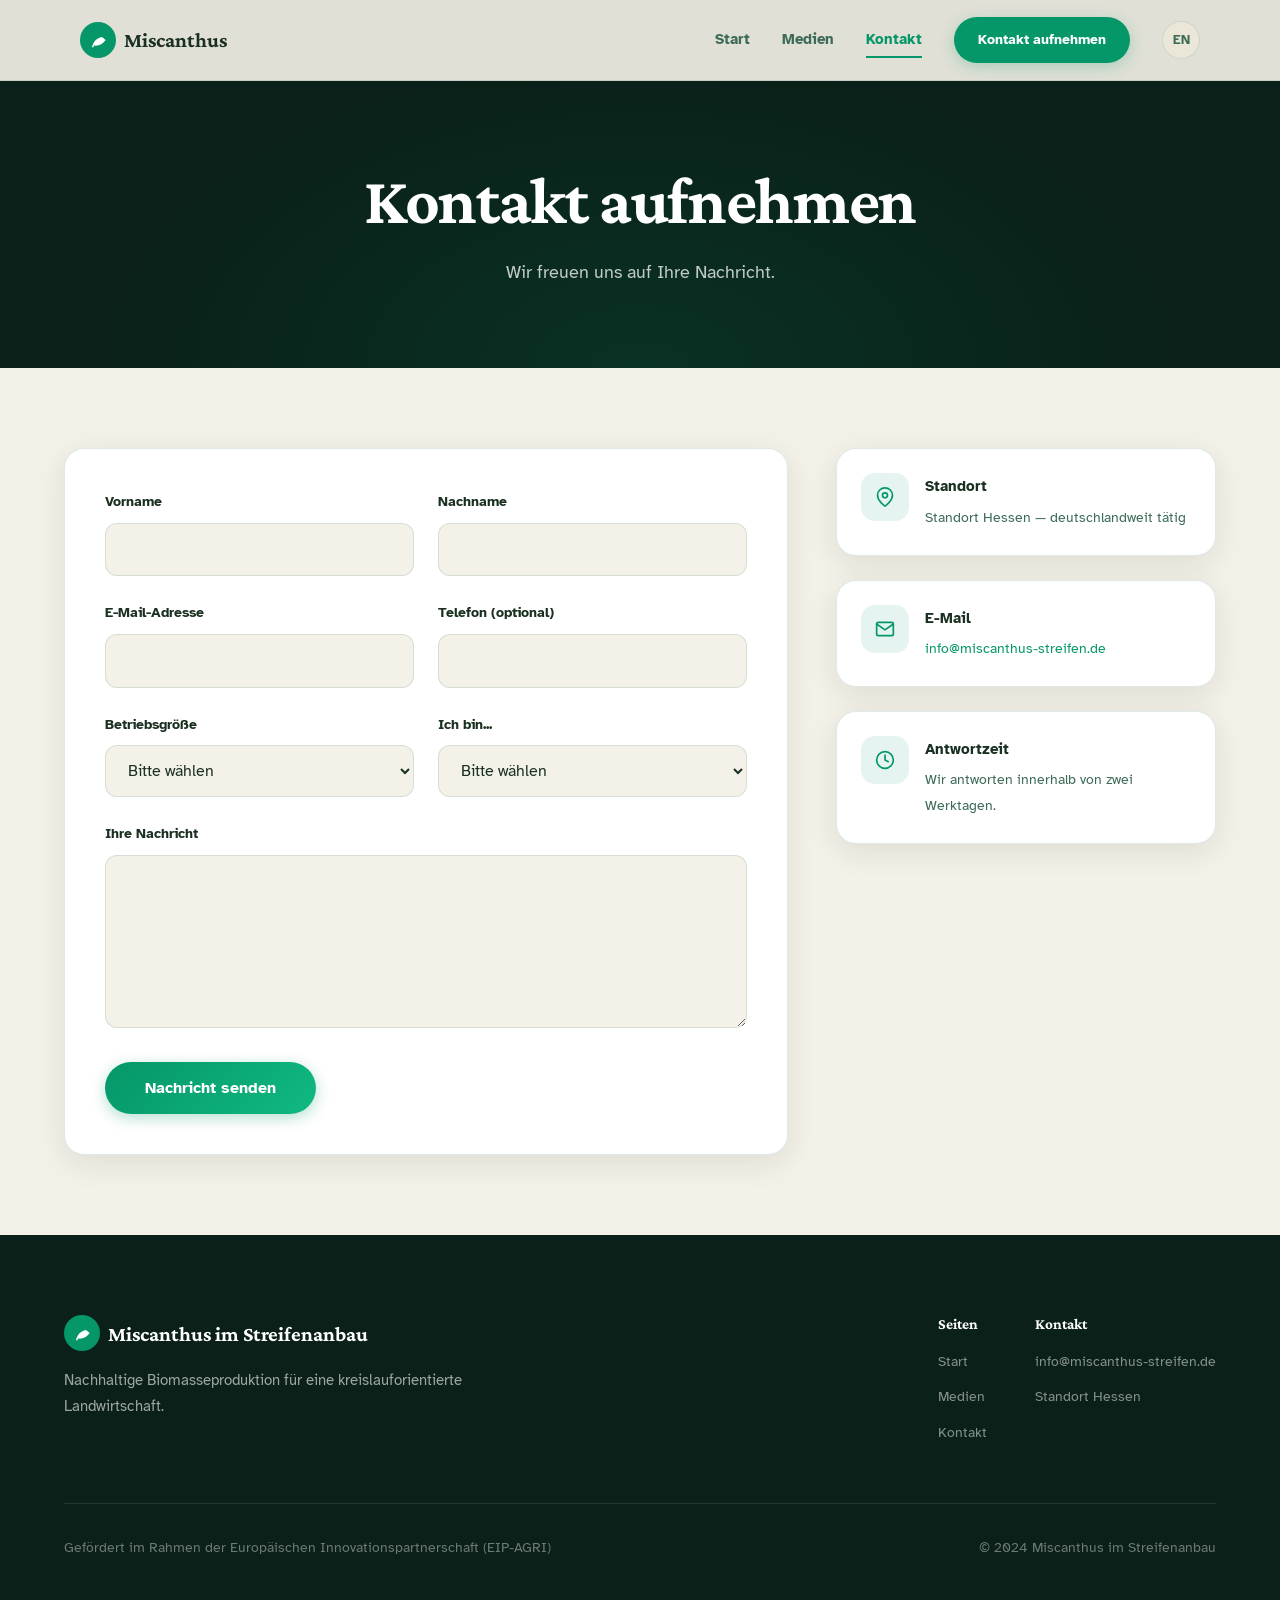
==== contact.html @ c893926c "Fix mobile: match browser chrome to hero, safe-area support, dvh - html background set to hero sky c" ====
<!DOCTYPE html>
<html lang="de">
<head>
  <meta charset="UTF-8">
  <meta name="viewport" content="width=device-width, initial-scale=1.0, viewport-fit=cover">
  <meta name="theme-color" content="#0a2018">
  <title>Kontakt - Miscanthus im Streifenanbau</title>
  <meta name="description" content="Kontaktieren Sie das Miscanthus-Forschungsteam in Hessen.">
  <link rel="preconnect" href="https://fonts.googleapis.com">
  <link rel="preconnect" href="https://fonts.gstatic.com" crossorigin>
  <link href="https://fonts.googleapis.com/css2?family=Crimson+Pro:ital,wght@0,400;0,600;0,700;1,400&family=Atkinson+Hyperlegible:wght@400;700&display=swap" rel="stylesheet">
  <link rel="stylesheet" href="css/style.css">
</head>
<body>

  <!-- ── Navigation ──────────────────────────────────────── -->
  <nav class="navbar" id="navbar">
    <div class="navbar__inner">
      <a href="index.html" class="navbar__logo">
        <span class="navbar__logo-icon"><svg width="18" height="18" viewBox="0 0 24 24" fill="currentColor"><path d="M17 8C8 10 5.9 16.17 3.82 21.34l1.89.66.95-2.71c.79.14 1.61.21 2.44.21 5.05 0 9.77-2.54 12.6-6.7l.34-.5-.34-.5C20.38 10.18 18.77 8.83 17 8z"/></svg></span>
        Miscanthus
      </a>
      <div class="navbar__links" id="navLinks">
        <a href="index.html" class="navbar__link"
           data-de="Start" data-en="Home">Start</a>
        <a href="gallery.html" class="navbar__link"
           data-de="Medien" data-en="Media">Medien</a>
        <a href="contact.html" class="navbar__link navbar__link--active"
           data-de="Kontakt" data-en="Contact">Kontakt</a>
        <a href="contact.html" class="navbar__cta"
           data-de="Kontakt aufnehmen" data-en="Get in Touch">Kontakt aufnehmen</a>
        <button class="lang-toggle" id="langToggle" aria-label="Toggle language">EN</button>
      </div>
      <button class="navbar__hamburger" id="hamburger" aria-label="Menu">
        <span></span><span></span><span></span>
      </button>
    </div>
  </nav>

  <!-- ── Page Hero ───────────────────────────────────────── -->
  <section class="page-hero">
    <div class="container">
      <h1 data-de="Kontakt aufnehmen" data-en="Get in Touch">Kontakt aufnehmen</h1>
      <p data-de="Wir freuen uns auf Ihre Nachricht." data-en="We look forward to hearing from you.">Wir freuen uns auf Ihre Nachricht.</p>
    </div>
  </section>


  <!-- ── Contact Section ─────────────────────────────────── -->
  <section class="section">
    <div class="container">
      <div class="contact-grid">
        <!-- Form -->
        <div class="contact-form-card">
        <form id="contactForm" novalidate>
          <div class="form-row">
            <div class="form-group">
              <label class="form-label" for="firstName"
                     data-de="Vorname" data-en="First name">Vorname</label>
              <input class="form-input" type="text" id="firstName" name="firstName" required>
            </div>
            <div class="form-group">
              <label class="form-label" for="lastName"
                     data-de="Nachname" data-en="Last name">Nachname</label>
              <input class="form-input" type="text" id="lastName" name="lastName" required>
            </div>
          </div>

          <div class="form-row">
            <div class="form-group">
              <label class="form-label" for="email"
                     data-de="E-Mail-Adresse" data-en="Email address">E-Mail-Adresse</label>
              <input class="form-input" type="email" id="email" name="email" required>
            </div>
            <div class="form-group">
              <label class="form-label" for="phone"
                     data-de="Telefon (optional)" data-en="Phone (optional)">Telefon (optional)</label>
              <input class="form-input" type="tel" id="phone" name="phone">
            </div>
          </div>

          <div class="form-row">
            <div class="form-group">
              <label class="form-label" for="farmSize"
                     data-de="Betriebsgröße" data-en="Farm size">Betriebsgröße</label>
              <select class="form-select" id="farmSize" name="farmSize">
                <option value="" data-de="Bitte wählen" data-en="Please select">Bitte wählen</option>
                <option value="under50" data-de="Unter 50 ha" data-en="Under 50 ha">Unter 50 ha</option>
                <option value="50-150" data-de="50–150 ha" data-en="50–150 ha">50–150 ha</option>
                <option value="150-500" data-de="150–500 ha" data-en="150–500 ha">150–500 ha</option>
                <option value="over500" data-de="Über 500 ha" data-en="Over 500 ha">Über 500 ha</option>
              </select>
            </div>
            <div class="form-group">
              <label class="form-label" for="role"
                     data-de="Ich bin..." data-en="I am...">Ich bin...</label>
              <select class="form-select" id="role" name="role">
                <option value="" data-de="Bitte wählen" data-en="Please select">Bitte wählen</option>
                <option value="farmer" data-de="Landwirt" data-en="Farmer">Landwirt</option>
                <option value="researcher" data-de="Forscher" data-en="Researcher">Forscher</option>
                <option value="press" data-de="Presse" data-en="Press">Presse</option>
                <option value="buyer" data-de="Biomasseabnehmer" data-en="Biomass buyer">Biomasseabnehmer</option>
                <option value="other" data-de="Sonstiges" data-en="Other">Sonstiges</option>
              </select>
            </div>
          </div>

          <div class="form-group">
            <label class="form-label" for="message"
                   data-de="Ihre Nachricht" data-en="Your message">Ihre Nachricht</label>
            <textarea class="form-textarea" id="message" name="message" rows="6" required></textarea>
          </div>

          <button type="submit" class="btn btn--primary"
                  data-de="Nachricht senden" data-en="Send Message">Nachricht senden</button>

          <div class="admin-success" id="formSuccess"
               data-de="Vielen Dank! Ihre Nachricht wurde gesendet."
               data-en="Thank you! Your message has been sent.">Vielen Dank! Ihre Nachricht wurde gesendet.</div>
        </form>
        </div>

        <!-- Contact Info Sidebar -->
        <div class="contact-info">
          <div class="contact-info-card">
            <div class="contact-info-card__icon"><svg width="20" height="20" viewBox="0 0 24 24" fill="none" stroke="currentColor" stroke-width="2" stroke-linecap="round" stroke-linejoin="round"><path d="M21 10c0 7-9 13-9 13s-9-6-9-13a9 9 0 0 1 18 0z"/><circle cx="12" cy="10" r="3"/></svg></div>
            <div>
              <div class="contact-info-card__title"
                   data-de="Standort" data-en="Location">Standort</div>
              <div class="contact-info-card__text"
                   data-de="Standort Hessen &mdash; deutschlandweit tätig"
                   data-en="Based in Hesse &mdash; operating across Germany">Standort Hessen &mdash; deutschlandweit tätig</div>
            </div>
          </div>
          <div class="contact-info-card">
            <div class="contact-info-card__icon"><svg width="20" height="20" viewBox="0 0 24 24" fill="none" stroke="currentColor" stroke-width="2" stroke-linecap="round" stroke-linejoin="round"><path d="M4 4h16c1.1 0 2 .9 2 2v12c0 1.1-.9 2-2 2H4c-1.1 0-2-.9-2-2V6c0-1.1.9-2 2-2z"/><polyline points="22,6 12,13 2,6"/></svg></div>
            <div>
              <div class="contact-info-card__title">E-Mail</div>
              <div class="contact-info-card__text">
                <a href="mailto:info@miscanthus-streifen.de">info@miscanthus-streifen.de</a>
              </div>
            </div>
          </div>
          <div class="contact-info-card">
            <div class="contact-info-card__icon"><svg width="20" height="20" viewBox="0 0 24 24" fill="none" stroke="currentColor" stroke-width="2" stroke-linecap="round" stroke-linejoin="round"><circle cx="12" cy="12" r="10"/><polyline points="12 6 12 12 16 14"/></svg></div>
            <div>
              <div class="contact-info-card__title"
                   data-de="Antwortzeit" data-en="Response Time">Antwortzeit</div>
              <div class="contact-info-card__text"
                   data-de="Wir antworten innerhalb von zwei Werktagen."
                   data-en="We respond within two working days.">Wir antworten innerhalb von zwei Werktagen.</div>
            </div>
          </div>
        </div>
      </div>
    </div>
  </section>


  <!-- ── Footer ──────────────────────────────────────────── -->
  <footer class="footer">
    <div class="footer__inner">
      <div class="footer__top">
        <div class="footer__brand">
          <div class="footer__logo">
            <span class="navbar__logo-icon"><svg width="18" height="18" viewBox="0 0 24 24" fill="currentColor"><path d="M17 8C8 10 5.9 16.17 3.82 21.34l1.89.66.95-2.71c.79.14 1.61.21 2.44.21 5.05 0 9.77-2.54 12.6-6.7l.34-.5-.34-.5C20.38 10.18 18.77 8.83 17 8z"/></svg></span>
            Miscanthus im Streifenanbau
          </div>
          <p class="footer__tagline"
             data-de="Nachhaltige Biomasseproduktion für eine kreislauforientierte Landwirtschaft."
             data-en="Sustainable biomass production for a circular economy in agriculture.">Nachhaltige Biomasseproduktion für eine kreislauforientierte Landwirtschaft.</p>
        </div>
        <div class="footer__nav">
          <div class="footer__nav-group">
            <h4 data-de="Seiten" data-en="Pages">Seiten</h4>
            <a href="index.html" data-de="Start" data-en="Home">Start</a>
            <a href="gallery.html" data-de="Medien" data-en="Media">Medien</a>
            <a href="contact.html" data-de="Kontakt" data-en="Contact">Kontakt</a>
          </div>
          <div class="footer__nav-group">
            <h4 data-de="Kontakt" data-en="Contact">Kontakt</h4>
            <a href="mailto:info@miscanthus-streifen.de">info@miscanthus-streifen.de</a>
            <span style="display:block;font-size:0.9rem;color:rgba(255,255,255,0.5);"
                  data-de="Standort Hessen" data-en="Based in Hesse">Standort Hessen</span>
          </div>
        </div>
      </div>
      <div class="footer__bottom">
        <span data-de="Gefördert im Rahmen der Europäischen Innovationspartnerschaft (EIP-AGRI)"
              data-en="Supported under the European Innovation Partnership (EIP-AGRI)">Gefördert im Rahmen der Europäischen Innovationspartnerschaft (EIP-AGRI)</span>
        <span>&copy; 2024 Miscanthus im Streifenanbau</span>
      </div>
    </div>
  </footer>

  <script src="js/main.js"></script>
</body>
</html>
---- css/style.css ----
/* ============================================================
   MISCANTHUS IM STREIFENANBAU — Global Styles
   Light Organic Biophilic Theme — Visual Overhaul
   ============================================================ */

/* ── CSS Variables ─────────────────────────────────────────── */
:root {
  --bg: #f4f1e8;
  --bg-alt: #ebe7d8;
  --card: #ffffff;
  --text: #1a3020;
  --text-muted: #3d6b57;
  --text-dim: #7a9a84;
  --primary: #059669;
  --secondary: #10b981;
  --gold: #a07820;
  --gold-light: #c9a84c;
  --border: rgba(6, 78, 59, 0.12);
  --hero-bg: #0a2018;
  --radius: 20px;
  --radius-sm: 12px;
  --shadow: 0 4px 24px rgba(26, 48, 32, 0.08);
  --shadow-card: 0 8px 30px rgba(26, 48, 32, 0.10);
  --shadow-hover: 0 20px 50px rgba(26, 48, 32, 0.16);
  --shadow-lg: 0 12px 40px rgba(26, 48, 32, 0.12);
  --glow-primary: 0 0 30px rgba(5, 150, 105, 0.4);
  --gradient-primary: linear-gradient(135deg, #059669, #10b981);
  --gradient-gold: linear-gradient(135deg, #a07820, #c9a84c);
  --font-heading: 'Crimson Pro', Georgia, serif;
  --font-body: 'Atkinson Hyperlegible', system-ui, sans-serif;
  --max-width: 1200px;
  --transition: 0.3s ease;
}

/* ── Reset & Base ──────────────────────────────────────────── */
*,
*::before,
*::after {
  margin: 0;
  padding: 0;
  box-sizing: border-box;
}

html {
  scroll-behavior: smooth;
  -webkit-text-size-adjust: 100%;
  background: #1a3a5c;
}

body {
  font-family: var(--font-body);
  font-size: 1rem;
  line-height: 1.8;
  color: var(--text);
  background: var(--bg);
  overflow-x: hidden;
  font-feature-settings: 'liga' 1, 'kern' 1;
}

img {
  max-width: 100%;
  height: auto;
  display: block;
}

a {
  color: var(--primary);
  text-decoration: none;
  transition: color var(--transition);
}

a:hover {
  color: var(--secondary);
}

h1, h2, h3, h4, h5, h6 {
  font-family: var(--font-heading);
  font-weight: 700;
  line-height: 1.2;
  color: var(--text);
}

h1 {
  font-size: clamp(2.8rem, 6vw, 4.2rem);
  letter-spacing: -0.02em;
}

h2 {
  font-size: clamp(2rem, 4.5vw, 3rem);
  letter-spacing: -0.01em;
}

h3 {
  font-size: clamp(1.3rem, 2.5vw, 1.6rem);
}

p {
  max-width: 65ch;
}

ul, ol {
  list-style: none;
}

button {
  font-family: inherit;
  cursor: pointer;
  border: none;
  background: none;
}

/* ── Utility ───────────────────────────────────────────────── */
.container {
  width: 100%;
  max-width: var(--max-width);
  margin: 0 auto;
  padding: 0 1.5rem;
}

.section {
  padding: 5rem 0;
}

.section--alt {
  background: var(--bg-alt);
}

.section__label {
  display: inline-block;
  font-family: var(--font-body);
  font-size: 0.8rem;
  font-weight: 700;
  letter-spacing: 0.12em;
  text-transform: uppercase;
  color: var(--gold);
  background: rgba(160, 120, 32, 0.08);
  padding: 0.4rem 1.2rem;
  border-radius: 50px;
  margin-bottom: 0.75rem;
}

.section__heading {
  margin-bottom: 1.5rem;
}

.section__text {
  color: var(--text-muted);
  margin-bottom: 2rem;
}

.text-center {
  text-align: center;
}

.mx-auto {
  margin-left: auto;
  margin-right: auto;
}


/* ── Scroll Reveal ─────────────────────────────────────────── */
.reveal {
  opacity: 0;
  transform: translateY(30px) scale(0.98);
  transition: opacity 0.7s ease, transform 0.7s ease;
}

.reveal.revealed {
  opacity: 1;
  transform: translateY(0) scale(1);
}

.reveal[data-delay="1"] { transition-delay: 0.1s; }
.reveal[data-delay="2"] { transition-delay: 0.2s; }
.reveal[data-delay="3"] { transition-delay: 0.3s; }

/* ── Navigation ────────────────────────────────────────────── */
.navbar {
  position: fixed;
  top: 0;
  left: 0;
  right: 0;
  z-index: 1000;
  background: rgba(244, 241, 232, 0.92);
  backdrop-filter: blur(12px);
  -webkit-backdrop-filter: blur(12px);
  border-bottom: 1px solid var(--border);
  transition: background 0.4s ease, box-shadow 0.4s ease, border-color 0.4s ease;
  padding-top: env(safe-area-inset-top, 0px);
}

.navbar.scrolled {
  box-shadow: 0 2px 20px rgba(26, 48, 32, 0.08);
}

.navbar--on-hero {
  background: rgba(26, 58, 92, 0.3);
  border-bottom-color: transparent;
  backdrop-filter: blur(8px);
  -webkit-backdrop-filter: blur(8px);
}

.navbar--on-hero.scrolled {
  background: rgba(244, 241, 232, 0.92);
  backdrop-filter: blur(12px);
  -webkit-backdrop-filter: blur(12px);
  border-bottom-color: var(--border);
}

.navbar__inner {
  display: flex;
  align-items: center;
  justify-content: space-between;
  height: 80px;
  max-width: var(--max-width);
  margin: 0 auto;
  padding: 0 2.5rem;
}

.navbar__logo {
  font-family: var(--font-heading);
  font-size: 1.3rem;
  font-weight: 700;
  color: var(--text);
  display: flex;
  align-items: center;
  gap: 0.5rem;
  transition: color 0.4s ease;
}

.navbar--on-hero:not(.scrolled) .navbar__logo {
  color: rgba(255, 255, 255, 0.95);
}

.navbar__logo-icon {
  width: 36px;
  height: 36px;
  background: var(--primary);
  border-radius: 50%;
  display: flex;
  align-items: center;
  justify-content: center;
  color: #fff;
  font-size: 1rem;
  transition: background var(--transition);
}

.navbar__links {
  display: flex;
  align-items: center;
  gap: 2rem;
}

.navbar__link {
  font-size: 0.95rem;
  font-weight: 700;
  color: var(--text-muted);
  transition: color 0.4s ease;
  position: relative;
}

.navbar--on-hero:not(.scrolled) .navbar__link {
  color: rgba(255, 255, 255, 0.8);
}

.navbar--on-hero:not(.scrolled) .navbar__link:hover,
.navbar--on-hero:not(.scrolled) .navbar__link--active {
  color: #fff;
}

.navbar__link::after {
  content: '';
  position: absolute;
  bottom: -4px;
  left: 0;
  width: 0;
  height: 2px;
  background: var(--primary);
  transition: width var(--transition);
}

.navbar--on-hero:not(.scrolled) .navbar__link::after {
  background: var(--secondary);
}

.navbar__link:hover,
.navbar__link--active {
  color: var(--primary);
}

.navbar__link:hover::after,
.navbar__link--active::after {
  width: 100%;
}

.navbar__cta {
  display: inline-flex;
  align-items: center;
  gap: 0.4rem;
  background: var(--primary);
  color: #fff;
  font-size: 0.9rem;
  font-weight: 700;
  padding: 0.65rem 1.5rem;
  border-radius: 50px;
  box-shadow: 0 4px 15px rgba(5, 150, 105, 0.25);
  transition: all var(--transition);
}

.navbar__cta:hover {
  background: var(--secondary);
  color: #fff;
  transform: translateY(-1px);
  box-shadow: 0 6px 20px rgba(5, 150, 105, 0.35);
}

.lang-toggle {
  display: inline-flex;
  align-items: center;
  justify-content: center;
  width: 38px;
  height: 38px;
  border-radius: 50%;
  background: var(--bg-alt);
  border: 1px solid var(--border);
  font-size: 0.8rem;
  font-weight: 700;
  color: var(--text-muted);
  transition: all 0.4s ease;
}

.navbar--on-hero:not(.scrolled) .lang-toggle {
  background: rgba(255, 255, 255, 0.1);
  border-color: rgba(255, 255, 255, 0.2);
  color: rgba(255, 255, 255, 0.85);
}

.lang-toggle:hover {
  background: var(--primary);
  color: #fff;
  border-color: var(--primary);
}

/* Mobile menu toggle */
.navbar__hamburger {
  display: none;
  flex-direction: column;
  gap: 5px;
  width: 28px;
  cursor: pointer;
  background: none;
  border: none;
  padding: 4px 0;
}

.navbar__hamburger span {
  display: block;
  height: 2px;
  background: var(--text);
  border-radius: 2px;
  transition: all var(--transition);
}

.navbar--on-hero:not(.scrolled) .navbar__hamburger span {
  background: #fff;
}

.navbar__hamburger.active span:nth-child(1) {
  transform: rotate(45deg) translate(5px, 5px);
}

.navbar__hamburger.active span:nth-child(2) {
  opacity: 0;
}

.navbar__hamburger.active span:nth-child(3) {
  transform: rotate(-45deg) translate(5px, -5px);
}

/* ── Hero ──────────────────────────────────────────────────── */
.hero {
  position: relative;
  min-height: 100vh;
  min-height: 100dvh;
  display: flex;
  align-items: center;
  justify-content: center;
  background: #1a3a5c;
  color: #fff;
  text-align: center;
  padding-top: 80px;
  padding-top: calc(80px + env(safe-area-inset-top, 0px));
  overflow: hidden;
}

.hero__canvas {
  position: absolute;
  top: 0;
  left: 0;
  width: 100%;
  height: 100%;
  pointer-events: none;
  z-index: 1;
}

.hero__overlay {
  position: absolute;
  top: 0;
  left: 0;
  width: 100%;
  height: 100%;
  background: transparent;
  z-index: 2;
  pointer-events: none;
}

.hero__content {
  position: relative;
  z-index: 3;
  max-width: 850px;
  padding: 2rem 1.5rem;
}

.hero__label {
  display: inline-block;
  font-size: 0.85rem;
  font-weight: 700;
  letter-spacing: 0.15em;
  text-transform: uppercase;
  color: var(--secondary);
  background: rgba(16, 185, 129, 0.12);
  margin-bottom: 1.5rem;
  padding: 0.5rem 1.2rem;
  border: 1px solid rgba(16, 185, 129, 0.3);
  border-radius: 50px;
}

.hero h1 {
  color: #fff;
  margin-bottom: 1.25rem;
  font-size: clamp(3rem, 7vw, 5rem);
  text-shadow: 0 2px 30px rgba(0, 30, 60, 0.4), 0 1px 3px rgba(0, 0, 0, 0.2);
}

.hero__subtitle {
  font-size: clamp(1.05rem, 2vw, 1.25rem);
  color: rgba(255, 255, 255, 0.92);
  line-height: 1.7;
  max-width: 650px;
  margin: 0 auto 2.5rem;
  text-shadow: 0 1px 15px rgba(0, 30, 60, 0.3);
}

.hero__buttons {
  display: flex;
  gap: 1rem;
  justify-content: center;
  flex-wrap: wrap;
}

/* ── Buttons ───────────────────────────────────────────────── */
.btn {
  display: inline-flex;
  align-items: center;
  gap: 0.5rem;
  font-family: var(--font-body);
  font-size: 1rem;
  font-weight: 700;
  padding: 1rem 2.5rem;
  border-radius: 50px;
  transition: all var(--transition);
  cursor: pointer;
  border: none;
}

.btn--primary {
  background: var(--gradient-primary);
  color: #fff;
  box-shadow: 0 4px 15px rgba(5, 150, 105, 0.3);
}

.btn--primary:hover {
  color: #fff;
  transform: translateY(-2px) scale(1.02);
  box-shadow: 0 8px 30px rgba(5, 150, 105, 0.45);
}

.btn--outline {
  background: rgba(255, 255, 255, 0.06);
  color: #fff;
  border: 2px solid rgba(255, 255, 255, 0.5);
  backdrop-filter: blur(8px);
}

.btn--outline:hover {
  background: rgba(255, 255, 255, 0.12);
  border-color: rgba(255, 255, 255, 0.8);
  color: #fff;
  transform: translateY(-2px);
}

.btn--outline-dark {
  background: transparent;
  color: var(--primary);
  border: 2px solid var(--border);
}

.btn--outline-dark:hover {
  border-color: var(--primary);
  background: rgba(5, 150, 105, 0.05);
  transform: translateY(-2px);
}
/* ── Cards ─────────────────────────────────────────────────── */
.card {
  background: var(--card);
  border-radius: var(--radius);
  border: 1px solid var(--border);
  border-top: 3px solid var(--primary);
  padding: 2.25rem 2rem;
  box-shadow: var(--shadow-card);
  transition: transform var(--transition), box-shadow var(--transition);
}

.card:hover {
  transform: translateY(-6px);
  box-shadow: var(--shadow-hover);
}

.card__icon {
  width: 64px;
  height: 64px;
  border-radius: 16px;
  background: rgba(5, 150, 105, 0.12);
  border: 1px solid rgba(5, 150, 105, 0.15);
  display: flex;
  align-items: center;
  justify-content: center;
  font-size: 1.5rem;
  margin-bottom: 1.25rem;
  color: var(--primary);
}

.card__title {
  font-size: 1.25rem;
  margin-bottom: 0.75rem;
}

.card__text {
  color: var(--text-muted);
  font-size: 0.95rem;
}

/* ── Grid Layouts ──────────────────────────────────────────── */
.grid-3 {
  display: grid;
  grid-template-columns: repeat(3, 1fr);
  gap: 1.5rem;
}

.grid-2 {
  display: grid;
  grid-template-columns: repeat(2, 1fr);
  gap: 1.5rem;
}

/* ── Goals ──────────────────────────────────────────────────── */
.goals-grid {
  display: grid;
  grid-template-columns: repeat(2, 1fr);
  gap: 1.5rem;
}

.goal-card {
  background: var(--card);
  border-radius: var(--radius);
  border: 1px solid var(--border);
  border-left: 4px solid var(--primary);
  padding: 2rem;
  display: flex;
  gap: 1.25rem;
  box-shadow: var(--shadow-card);
  transition: transform var(--transition), box-shadow var(--transition);
}

.goal-card:hover {
  transform: translateY(-4px);
  box-shadow: var(--shadow-hover);
}

.goal-card__number {
  flex-shrink: 0;
  width: 48px;
  height: 48px;
  border-radius: 14px;
  background: var(--gradient-primary);
  display: flex;
  align-items: center;
  justify-content: center;
  font-family: var(--font-heading);
  font-size: 1.2rem;
  font-weight: 700;
  color: #fff;
  box-shadow: 0 4px 12px rgba(5, 150, 105, 0.25);
}

.goal-card__text {
  color: var(--text-muted);
  font-size: 0.95rem;
}

/* ── Steps / How It Works ──────────────────────────────────── */
.steps {
  display: grid;
  grid-template-columns: repeat(3, 1fr);
  gap: 2rem;
  position: relative;
}

.steps::before {
  content: '';
  position: absolute;
  top: 36px;
  left: calc(16.666% + 36px);
  right: calc(16.666% + 36px);
  height: 2px;
  background: var(--border);
  z-index: 0;
}

.step {
  text-align: center;
  position: relative;
}

.step__number {
  width: 72px;
  height: 72px;
  border-radius: 50%;
  background: var(--gradient-primary);
  color: #fff;
  font-family: var(--font-heading);
  font-size: 1.6rem;
  font-weight: 700;
  display: flex;
  align-items: center;
  justify-content: center;
  margin: 0 auto 1.25rem;
  box-shadow: 0 4px 20px rgba(5, 150, 105, 0.3);
  position: relative;
  z-index: 1;
}

.step__title {
  margin-bottom: 0.75rem;
}

.step__text {
  color: var(--text-muted);
  font-size: 0.95rem;
  margin: 0 auto;
}

/* ── Stats ─────────────────────────────────────────────────── */
.stats {
  display: grid;
  grid-template-columns: repeat(4, 1fr);
  gap: 1.5rem;
  padding: 3rem 0;
}

.stat {
  text-align: center;
}

.stat__number {
  font-family: var(--font-heading);
  font-size: clamp(2.5rem, 5vw, 3.8rem);
  font-weight: 700;
  color: var(--primary);
  line-height: 1;
  margin-bottom: 0.5rem;
}

.stat__number::after {
  content: '';
  display: block;
  width: 40px;
  height: 3px;
  background: var(--gradient-gold);
  border-radius: 2px;
  margin: 0.5rem auto 0;
}

.stat__label {
  font-size: 0.9rem;
  color: var(--text-muted);
}

/* ── Page Hero (subpages) ──────────────────────────────────── */
.page-hero {
  background: var(--hero-bg);
  color: #fff;
  padding: 10rem 0 5rem;
  text-align: center;
  position: relative;
  overflow: hidden;
}

.page-hero::before {
  content: '';
  position: absolute;
  inset: 0;
  background: radial-gradient(ellipse at 50% 100%, rgba(5, 150, 105, 0.15) 0%, transparent 60%);
  pointer-events: none;
}

.page-hero h1 {
  color: #fff;
  margin-bottom: 1rem;
  position: relative;
}

.page-hero p {
  color: rgba(255, 255, 255, 0.75);
  font-size: 1.1rem;
  max-width: 600px;
  margin: 0 auto;
  position: relative;
}

/* ── Tabs ──────────────────────────────────────────────────── */
.tab-bar {
  display: flex;
  gap: 0.5rem;
  justify-content: center;
  padding: 2rem 0;
  flex-wrap: wrap;
}

.tab-btn {
  font-size: 0.95rem;
  font-weight: 700;
  padding: 0.65rem 1.5rem;
  border-radius: 50px;
  background: var(--card);
  border: 1px solid var(--border);
  color: var(--text-muted);
  transition: all var(--transition);
  box-shadow: 0 2px 8px rgba(26, 48, 32, 0.06);
}

.tab-btn:hover {
  border-color: var(--primary);
  color: var(--primary);
}

.tab-btn.active {
  background: var(--gradient-primary);
  color: #fff;
  border-color: var(--primary);
  box-shadow: 0 4px 15px rgba(5, 150, 105, 0.25);
}

.tab-content {
  display: none;
}

.tab-content.active {
  display: block;
}

/* ── Gallery ───────────────────────────────────────────────── */
.filter-bar {
  display: flex;
  gap: 0.5rem;
  justify-content: center;
  flex-wrap: wrap;
  margin-bottom: 2rem;
}

.filter-btn {
  font-size: 0.85rem;
  font-weight: 700;
  padding: 0.5rem 1.2rem;
  border-radius: 50px;
  background: var(--card);
  border: 1px solid var(--border);
  color: var(--text-muted);
  transition: all var(--transition);
}

.filter-btn:hover {
  border-color: var(--primary);
  color: var(--primary);
}

.filter-btn.active {
  background: var(--gradient-primary);
  color: #fff;
  border-color: var(--primary);
}

.gallery-grid {
  display: grid;
  grid-template-columns: repeat(3, 1fr);
  gap: 1.5rem;
}

.gallery-item {
  position: relative;
  border-radius: var(--radius);
  overflow: hidden;
  aspect-ratio: 4/3;
  background: var(--bg-alt);
  cursor: pointer;
  transition: transform var(--transition), box-shadow var(--transition);
  box-shadow: var(--shadow-card);
}

.gallery-item:hover {
  transform: scale(1.03);
  box-shadow: var(--shadow-hover);
}

.gallery-item img {
  width: 100%;
  height: 100%;
  object-fit: cover;
}

.gallery-item__overlay {
  position: absolute;
  bottom: 0;
  left: 0;
  right: 0;
  padding: 1.5rem;
  background: linear-gradient(to top, rgba(10, 32, 24, 0.85), transparent);
  color: #fff;
  opacity: 0;
  transition: opacity var(--transition);
}

.gallery-item:hover .gallery-item__overlay {
  opacity: 1;
}

.gallery-item__caption {
  font-size: 0.9rem;
  font-weight: 700;
}

.gallery-item__tag {
  font-size: 0.75rem;
  text-transform: uppercase;
  letter-spacing: 0.08em;
  color: var(--secondary);
  margin-top: 0.25rem;
}

/* Gallery placeholder */
.gallery-placeholder {
  display: flex;
  align-items: center;
  justify-content: center;
  flex-direction: column;
  height: 100%;
  color: var(--text-dim);
  font-size: 0.9rem;
  background: linear-gradient(135deg, rgba(5, 150, 105, 0.06), rgba(160, 120, 32, 0.06));
  gap: 0.75rem;
}

.gallery-placeholder__icon {
  width: 56px;
  height: 56px;
  background: rgba(5, 150, 105, 0.1);
  border-radius: 50%;
  display: flex;
  align-items: center;
  justify-content: center;
  color: var(--primary);
  opacity: 0.7;
}

/* ── Lightbox ──────────────────────────────────────────────── */
.lightbox {
  display: none;
  position: fixed;
  top: 0;
  left: 0;
  width: 100%;
  height: 100%;
  background: rgba(10, 32, 24, 0.95);
  z-index: 2000;
  align-items: center;
  justify-content: center;
  padding: 2rem;
}

.lightbox.active {
  display: flex;
}

.lightbox__img {
  max-width: 90%;
  max-height: 85vh;
  border-radius: var(--radius);
  object-fit: contain;
}

.lightbox__caption {
  position: absolute;
  bottom: 2rem;
  left: 50%;
  transform: translateX(-50%);
  color: rgba(255, 255, 255, 0.8);
  font-size: 1rem;
  text-align: center;
}

.lightbox__close {
  position: absolute;
  top: 1.5rem;
  right: 1.5rem;
  width: 48px;
  height: 48px;
  border-radius: 50%;
  background: rgba(255, 255, 255, 0.1);
  color: #fff;
  font-size: 1.5rem;
  display: flex;
  align-items: center;
  justify-content: center;
  cursor: pointer;
  border: none;
  transition: background var(--transition);
}

.lightbox__close:hover {
  background: rgba(255, 255, 255, 0.2);
}

/* ── Updates / Posts ───────────────────────────────────────── */
.updates-list {
  display: flex;
  flex-direction: column;
  gap: 1.5rem;
  max-width: 800px;
  margin: 0 auto;
}

.update-card {
  background: var(--card);
  border-radius: var(--radius);
  border: 1px solid var(--border);
  border-left: 3px solid var(--primary);
  padding: 2rem;
  box-shadow: var(--shadow-card);
  transition: transform var(--transition), box-shadow var(--transition);
}

.update-card:hover {
  transform: translateY(-2px);
  box-shadow: var(--shadow-hover);
}

.update-card__meta {
  display: flex;
  gap: 1rem;
  align-items: center;
  margin-bottom: 0.75rem;
  font-size: 0.85rem;
}

.update-card__tag {
  display: inline-block;
  padding: 0.25rem 0.75rem;
  background: rgba(5, 150, 105, 0.08);
  color: var(--primary);
  border-radius: 50px;
  font-weight: 700;
  font-size: 0.8rem;
}

.update-card__date {
  color: var(--text-dim);
}

.update-card__title {
  font-size: 1.3rem;
  margin-bottom: 0.5rem;
}

.update-card__excerpt {
  color: var(--text-muted);
  font-size: 0.95rem;
}

/* ── Team Section ──────────────────────────────────────────── */
.team-section {
  padding: 5rem 0;
  text-align: center;
}

.team-photo {
  max-width: 700px;
  margin: 2rem auto;
  border-radius: var(--radius);
  overflow: hidden;
  background: var(--bg-alt);
  box-shadow: var(--shadow-lg);
  position: relative;
}

.team-photo::before {
  content: '';
  position: absolute;
  inset: -4px;
  border-radius: calc(var(--radius) + 4px);
  background: var(--gradient-primary);
  z-index: -1;
}

.team-photo img {
  width: 100%;
  height: auto;
}

.team-photo__placeholder {
  display: flex;
  align-items: center;
  justify-content: center;
  flex-direction: column;
  height: 300px;
  color: var(--text-dim);
  gap: 0.75rem;
}

.team-photo__placeholder-icon {
  font-size: 3rem;
  opacity: 0.4;
}

.team-photo__caption {
  font-size: 0.9rem;
  color: var(--text-muted);
  font-style: italic;
  margin-top: 1rem;
}

.team-photo__note {
  font-size: 0.9rem;
  color: var(--text-dim);
  margin-top: 0.75rem;
}

/* ── Contact Form ──────────────────────────────────────────── */
.contact-grid {
  display: grid;
  grid-template-columns: 1fr 380px;
  gap: 3rem;
  align-items: flex-start;
}

.contact-form-card {
  background: var(--card);
  border-radius: var(--radius);
  padding: 2.5rem;
  box-shadow: var(--shadow-card);
  border: 1px solid var(--border);
}

.form-group {
  margin-bottom: 1.5rem;
}

.form-label {
  display: block;
  font-size: 0.9rem;
  font-weight: 700;
  color: var(--text);
  margin-bottom: 0.5rem;
}

.form-input,
.form-select,
.form-textarea {
  width: 100%;
  font-family: var(--font-body);
  font-size: 1rem;
  padding: 0.85rem 1.15rem;
  border: 1.5px solid var(--border);
  border-radius: var(--radius-sm);
  background: var(--bg);
  color: var(--text);
  transition: border-color var(--transition), box-shadow var(--transition), background var(--transition);
  line-height: 1.5;
}

.form-input:focus,
.form-select:focus,
.form-textarea:focus {
  outline: none;
  border-color: var(--primary);
  background: var(--card);
  box-shadow: 0 0 0 4px rgba(5, 150, 105, 0.12);
}

.form-textarea {
  resize: vertical;
  min-height: 140px;
}

.form-row {
  display: grid;
  grid-template-columns: 1fr 1fr;
  gap: 1.5rem;
}

.contact-info {
  display: flex;
  flex-direction: column;
  gap: 1.5rem;
}

.contact-info-card {
  background: var(--card);
  border-radius: var(--radius);
  border: 1px solid var(--border);
  padding: 1.5rem;
  display: flex;
  gap: 1rem;
  align-items: flex-start;
  box-shadow: var(--shadow-card);
  transition: transform var(--transition), box-shadow var(--transition);
}

.contact-info-card:hover {
  transform: translateY(-2px);
  box-shadow: var(--shadow-hover);
}

.contact-info-card__icon {
  width: 48px;
  height: 48px;
  border-radius: 14px;
  background: rgba(5, 150, 105, 0.1);
  display: flex;
  align-items: center;
  justify-content: center;
  flex-shrink: 0;
  color: var(--primary);
  font-size: 1.2rem;
}

.contact-info-card__title {
  font-size: 0.95rem;
  font-weight: 700;
  margin-bottom: 0.25rem;
}

.contact-info-card__text {
  font-size: 0.9rem;
  color: var(--text-muted);
}

/* ── Admin Panel ───────────────────────────────────────────── */
.admin-login {
  max-width: 400px;
  margin: 8rem auto 4rem;
  text-align: center;
}

.admin-login h2 {
  margin-bottom: 1.5rem;
}

.admin-panel {
  display: none;
  max-width: 800px;
  margin: 0 auto;
  padding: 2rem 0;
}

.admin-panel.active {
  display: block;
}

.admin-tabs {
  display: flex;
  gap: 0.5rem;
  margin-bottom: 2rem;
  flex-wrap: wrap;
}

.admin-tab-btn {
  font-size: 0.9rem;
  font-weight: 700;
  padding: 0.6rem 1.3rem;
  border-radius: 50px;
  background: var(--card);
  border: 1px solid var(--border);
  color: var(--text-muted);
  cursor: pointer;
  transition: all var(--transition);
}

.admin-tab-btn:hover {
  border-color: var(--primary);
  color: var(--primary);
}

.admin-tab-btn.active {
  background: var(--gradient-primary);
  color: #fff;
  border-color: var(--primary);
}

.admin-tab-content {
  display: none;
}

.admin-tab-content.active {
  display: block;
}

.admin-item {
  background: var(--card);
  border: 1px solid var(--border);
  border-radius: var(--radius-sm);
  padding: 1rem 1.25rem;
  margin-bottom: 1rem;
  display: flex;
  justify-content: space-between;
  align-items: center;
  gap: 1rem;
  box-shadow: 0 2px 8px rgba(26, 48, 32, 0.06);
}

.admin-item__info {
  flex: 1;
  min-width: 0;
}

.admin-item__title {
  font-weight: 700;
  font-size: 0.95rem;
  margin-bottom: 0.25rem;
}

.admin-item__meta {
  font-size: 0.85rem;
  color: var(--text-dim);
}

.admin-item__thumb {
  width: 60px;
  height: 60px;
  border-radius: 8px;
  object-fit: cover;
  flex-shrink: 0;
}

.admin-delete-btn {
  flex-shrink: 0;
  padding: 0.4rem 0.8rem;
  border-radius: 8px;
  background: rgba(220, 38, 38, 0.08);
  color: #dc2626;
  font-size: 0.85rem;
  font-weight: 700;
  border: none;
  cursor: pointer;
  transition: background var(--transition);
}

.admin-delete-btn:hover {
  background: rgba(220, 38, 38, 0.15);
}

.admin-success {
  padding: 1rem;
  background: rgba(5, 150, 105, 0.08);
  color: var(--primary);
  border-radius: var(--radius-sm);
  font-weight: 700;
  text-align: center;
  margin-top: 1rem;
  display: none;
}

.admin-success.show {
  display: block;
}

/* ── Footer ────────────────────────────────────────────────── */
.footer {
  background: var(--hero-bg);
  color: rgba(255, 255, 255, 0.7);
  padding: 5rem 0 2.5rem;
  position: relative;
}


.footer__inner {
  max-width: var(--max-width);
  margin: 0 auto;
  padding: 0 1.5rem;
}

.footer__top {
  display: flex;
  justify-content: space-between;
  align-items: flex-start;
  gap: 2rem;
  margin-bottom: 3rem;
  flex-wrap: wrap;
}

.footer__brand {
  max-width: 400px;
}

.footer__logo {
  font-family: var(--font-heading);
  font-size: 1.3rem;
  font-weight: 700;
  color: #fff;
  margin-bottom: 1rem;
  display: flex;
  align-items: center;
  gap: 0.5rem;
}

.footer__tagline {
  font-size: 0.95rem;
  line-height: 1.7;
  color: rgba(255, 255, 255, 0.6);
}

.footer__nav {
  display: flex;
  gap: 3rem;
}

.footer__nav-group h4 {
  color: #fff;
  font-size: 0.95rem;
  margin-bottom: 1rem;
}

.footer__nav-group a {
  display: block;
  color: rgba(255, 255, 255, 0.5);
  font-size: 0.9rem;
  margin-bottom: 0.6rem;
  transition: color var(--transition);
}

.footer__nav-group a:hover {
  color: var(--secondary);
}

.footer__bottom {
  border-top: 1px solid rgba(255, 255, 255, 0.1);
  padding-top: 2rem;
  display: flex;
  justify-content: space-between;
  align-items: center;
  flex-wrap: wrap;
  gap: 1rem;
  font-size: 0.85rem;
  color: rgba(255, 255, 255, 0.4);
}

/* ── Responsive ────────────────────────────────────────────── */
@media (max-width: 1024px) {
  .grid-3,
  .steps {
    grid-template-columns: repeat(2, 1fr);
  }

  .steps::before {
    display: none;
  }

  .stats {
    grid-template-columns: repeat(2, 1fr);
    gap: 2rem;
  }

  .gallery-grid {
    grid-template-columns: repeat(2, 1fr);
  }

  .contact-grid {
    grid-template-columns: 1fr;
  }

  .navbar__inner {
    padding: 0 1.5rem;
  }
}

@media (max-width: 768px) {
  .navbar__links {
    position: fixed;
    top: 80px;
    left: 0;
    right: 0;
    background: var(--bg);
    flex-direction: column;
    padding: 2rem 1.5rem;
    gap: 1.5rem;
    border-bottom: 1px solid var(--border);
    transform: translateY(-110%);
    transition: transform var(--transition);
    box-shadow: var(--shadow);
  }

  .navbar__links.open {
    transform: translateY(0);
  }

  .navbar__hamburger {
    display: flex;
  }

  .navbar--on-hero:not(.scrolled) .navbar__links {
    background: rgba(26, 58, 92, 0.95);
    backdrop-filter: blur(12px);
    -webkit-backdrop-filter: blur(12px);
  }

  .grid-3,
  .grid-2,
  .goals-grid,
  .steps,
  .gallery-grid {
    grid-template-columns: 1fr;
  }

  .steps::before {
    display: none;
  }

  .stats {
    grid-template-columns: repeat(2, 1fr);
  }

  .section {
    padding: 3.5rem 0;
  }

  .hero {
    min-height: 90vh;
  }

  .page-hero {
    padding: 8rem 0 4rem;
  }

  .footer__top {
    flex-direction: column;
  }

  .footer__nav {
    flex-direction: column;
    gap: 2rem;
  }

  .form-row {
    grid-template-columns: 1fr;
  }

  .footer__bottom {
    flex-direction: column;
    text-align: center;
  }

  .contact-form-card {
    padding: 1.5rem;
  }
}

@media (max-width: 375px) {
  h1 { font-size: 2rem; }
  h2 { font-size: 1.6rem; }

  .hero__buttons {
    flex-direction: column;
    align-items: center;
  }

  .btn {
    width: 100%;
    justify-content: center;
  }
}

/* ── Reduced Motion ────────────────────────────────────────── */
@media (prefers-reduced-motion: reduce) {
  *,
  *::before,
  *::after {
    animation-duration: 0.01ms !important;
    transition-duration: 0.01ms !important;
    animation-iteration-count: 1 !important;
  }

  .reveal {
    opacity: 1;
    transform: none;
  }

  html {
    scroll-behavior: auto;
  }
}
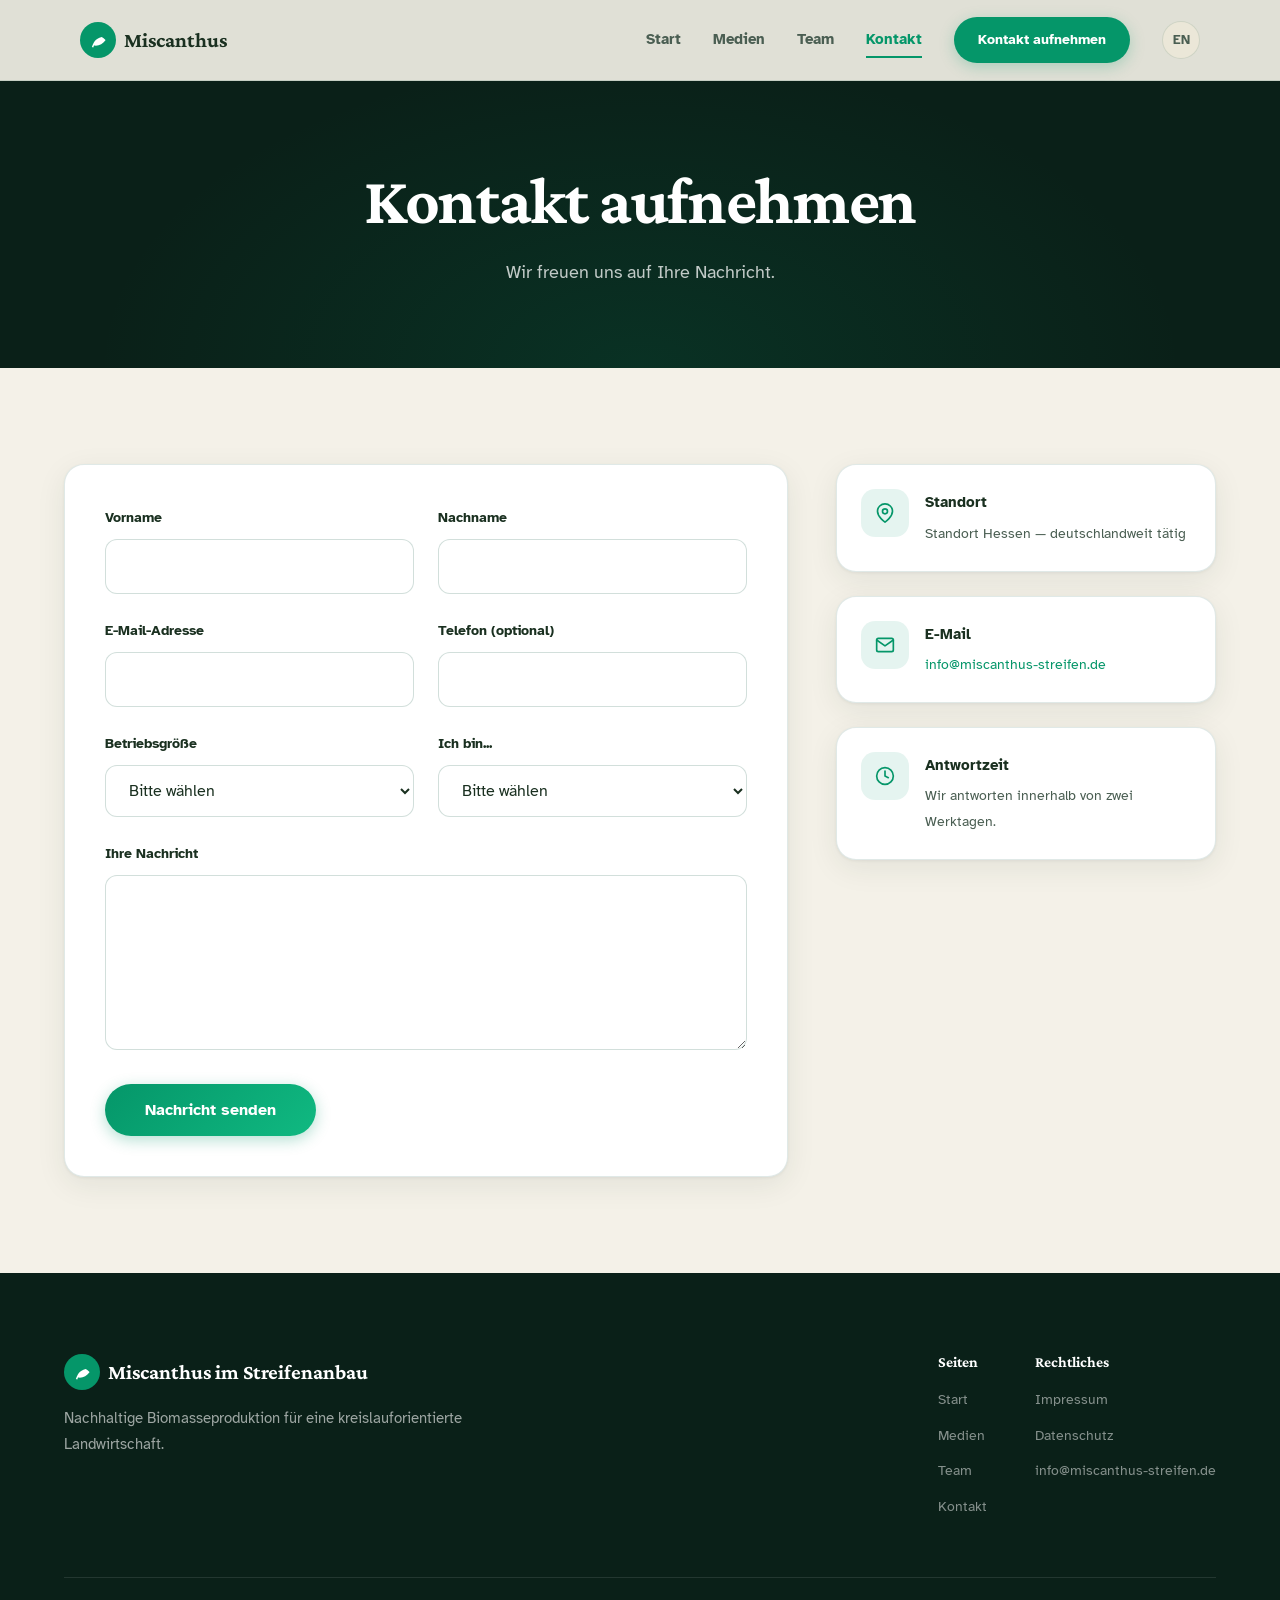
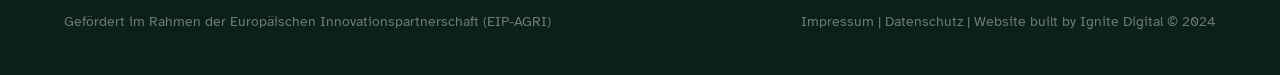
==== commit aa8837da: "Add legal pages (Impressum, Datenschutz), Team page, update all nav German legal compliance: - impre" ====
--- a/contact.html
+++ b/contact.html
@@ -1,7 +1,8 @@
 <!DOCTYPE html>
-<html lang="de">
+<html lang="de" translate="no">
 <head>
   <meta charset="UTF-8">
+  <meta name="google" content="notranslate">
   <meta name="viewport" content="width=device-width, initial-scale=1.0, viewport-fit=cover">
   <meta name="theme-color" content="#0a2018">
   <title>Kontakt - Miscanthus im Streifenanbau</title>
@@ -25,6 +26,8 @@
            data-de="Start" data-en="Home">Start</a>
         <a href="gallery.html" class="navbar__link"
            data-de="Medien" data-en="Media">Medien</a>
+        <a href="team.html" class="navbar__link"
+           data-de="Team" data-en="Team">Team</a>
         <a href="contact.html" class="navbar__link navbar__link--active"
            data-de="Kontakt" data-en="Contact">Kontakt</a>
         <a href="contact.html" class="navbar__cta"
@@ -175,20 +178,21 @@
             <h4 data-de="Seiten" data-en="Pages">Seiten</h4>
             <a href="index.html" data-de="Start" data-en="Home">Start</a>
             <a href="gallery.html" data-de="Medien" data-en="Media">Medien</a>
+            <a href="team.html" data-de="Team" data-en="Team">Team</a>
             <a href="contact.html" data-de="Kontakt" data-en="Contact">Kontakt</a>
           </div>
           <div class="footer__nav-group">
-            <h4 data-de="Kontakt" data-en="Contact">Kontakt</h4>
+            <h4 data-de="Rechtliches" data-en="Legal">Rechtliches</h4>
+            <a href="impressum.html">Impressum</a>
+            <a href="datenschutz.html" data-de="Datenschutz" data-en="Privacy Policy">Datenschutz</a>
             <a href="mailto:info@miscanthus-streifen.de">info@miscanthus-streifen.de</a>
-            <span style="display:block;font-size:0.9rem;color:rgba(255,255,255,0.5);"
-                  data-de="Standort Hessen" data-en="Based in Hesse">Standort Hessen</span>
           </div>
         </div>
       </div>
       <div class="footer__bottom">
         <span data-de="Gefördert im Rahmen der Europäischen Innovationspartnerschaft (EIP-AGRI)"
               data-en="Supported under the European Innovation Partnership (EIP-AGRI)">Gefördert im Rahmen der Europäischen Innovationspartnerschaft (EIP-AGRI)</span>
-        <span>&copy; 2024 Miscanthus im Streifenanbau</span>
+        <span><a href="impressum.html" style="color:inherit;">Impressum</a> | <a href="datenschutz.html" style="color:inherit;" data-de="Datenschutz" data-en="Privacy">Datenschutz</a> | Website built by Ignite Digital &copy; 2024</span>
       </div>
     </div>
   </footer>
--- a/css/style.css
+++ b/css/style.css
@@ -9,7 +9,7 @@
   --bg-alt: #ebe7d8;
   --card: #ffffff;
   --text: #1a3020;
-  --text-muted: #3d6b57;
+  --text-muted: #4a5e52;
   --text-dim: #7a9a84;
   --primary: #059669;
   --secondary: #10b981;
@@ -20,8 +20,8 @@
   --radius: 20px;
   --radius-sm: 12px;
   --shadow: 0 4px 24px rgba(26, 48, 32, 0.08);
-  --shadow-card: 0 8px 30px rgba(26, 48, 32, 0.10);
-  --shadow-hover: 0 20px 50px rgba(26, 48, 32, 0.16);
+  --shadow-card: 0 1px 3px rgba(26, 48, 32, 0.06), 0 8px 30px rgba(26, 48, 32, 0.08);
+  --shadow-hover: 0 4px 8px rgba(26, 48, 32, 0.08), 0 20px 50px rgba(26, 48, 32, 0.14);
   --shadow-lg: 0 12px 40px rgba(26, 48, 32, 0.12);
   --glow-primary: 0 0 30px rgba(5, 150, 105, 0.4);
   --gradient-primary: linear-gradient(135deg, #059669, #10b981);
@@ -29,7 +29,7 @@
   --font-heading: 'Crimson Pro', Georgia, serif;
   --font-body: 'Atkinson Hyperlegible', system-ui, sans-serif;
   --max-width: 1200px;
-  --transition: 0.3s ease;
+  --transition: 0.2s ease;
 }
 
 /* ── Reset & Base ──────────────────────────────────────────── */
@@ -118,7 +118,7 @@
 }
 
 .section {
-  padding: 5rem 0;
+  padding: 6rem 0;
 }
 
 .section--alt {
@@ -128,24 +128,23 @@
 .section__label {
   display: inline-block;
   font-family: var(--font-body);
-  font-size: 0.8rem;
-  font-weight: 700;
-  letter-spacing: 0.12em;
+  font-size: 0.75rem;
+  font-weight: 700;
+  letter-spacing: 0.16em;
   text-transform: uppercase;
-  color: var(--gold);
-  background: rgba(160, 120, 32, 0.08);
-  padding: 0.4rem 1.2rem;
-  border-radius: 50px;
-  margin-bottom: 0.75rem;
+  color: var(--primary);
+  margin-bottom: 1rem;
 }
 
 .section__heading {
-  margin-bottom: 1.5rem;
+  margin-bottom: 1.75rem;
 }
 
 .section__text {
   color: var(--text-muted);
-  margin-bottom: 2rem;
+  margin-bottom: 2.5rem;
+  font-size: 1.05rem;
+  line-height: 1.85;
 }
 
 .text-center {
@@ -515,29 +514,28 @@
   background: var(--card);
   border-radius: var(--radius);
   border: 1px solid var(--border);
-  border-top: 3px solid var(--primary);
-  padding: 2.25rem 2rem;
+  padding: 2.5rem;
   box-shadow: var(--shadow-card);
   transition: transform var(--transition), box-shadow var(--transition);
+  cursor: pointer;
 }
 
 .card:hover {
-  transform: translateY(-6px);
+  transform: translateY(-4px);
   box-shadow: var(--shadow-hover);
 }
 
 .card__icon {
-  width: 64px;
-  height: 64px;
-  border-radius: 16px;
-  background: rgba(5, 150, 105, 0.12);
-  border: 1px solid rgba(5, 150, 105, 0.15);
+  width: 56px;
+  height: 56px;
+  border-radius: 14px;
+  background: var(--gradient-primary);
   display: flex;
   align-items: center;
   justify-content: center;
   font-size: 1.5rem;
-  margin-bottom: 1.25rem;
-  color: var(--primary);
+  margin-bottom: 1.5rem;
+  color: #fff;
 }
 
 .card__title {
@@ -574,16 +572,16 @@
   background: var(--card);
   border-radius: var(--radius);
   border: 1px solid var(--border);
-  border-left: 4px solid var(--primary);
-  padding: 2rem;
-  display: flex;
-  gap: 1.25rem;
+  padding: 2rem 2.25rem;
+  display: flex;
+  gap: 1.5rem;
   box-shadow: var(--shadow-card);
   transition: transform var(--transition), box-shadow var(--transition);
+  cursor: pointer;
 }
 
 .goal-card:hover {
-  transform: translateY(-4px);
+  transform: translateY(-3px);
   box-shadow: var(--shadow-hover);
 }
 
@@ -684,11 +682,12 @@
 .stat__number::after {
   content: '';
   display: block;
-  width: 40px;
-  height: 3px;
-  background: var(--gradient-gold);
+  width: 32px;
+  height: 2px;
+  background: var(--primary);
   border-radius: 2px;
-  margin: 0.5rem auto 0;
+  margin: 0.75rem auto 0;
+  opacity: 0.4;
 }
 
 .stat__label {
@@ -865,21 +864,22 @@
   flex-direction: column;
   height: 100%;
   color: var(--text-dim);
-  font-size: 0.9rem;
-  background: linear-gradient(135deg, rgba(5, 150, 105, 0.06), rgba(160, 120, 32, 0.06));
+  font-size: 0.85rem;
+  font-weight: 700;
+  background: var(--bg-alt);
   gap: 0.75rem;
 }
 
 .gallery-placeholder__icon {
-  width: 56px;
-  height: 56px;
-  background: rgba(5, 150, 105, 0.1);
+  width: 48px;
+  height: 48px;
+  background: rgba(5, 150, 105, 0.08);
   border-radius: 50%;
   display: flex;
   align-items: center;
   justify-content: center;
-  color: var(--primary);
-  opacity: 0.7;
+  color: var(--text-dim);
+  opacity: 0.5;
 }
 
 /* ── Lightbox ──────────────────────────────────────────────── */
@@ -953,10 +953,10 @@
   background: var(--card);
   border-radius: var(--radius);
   border: 1px solid var(--border);
-  border-left: 3px solid var(--primary);
-  padding: 2rem;
+  padding: 2rem 2.25rem;
   box-shadow: var(--shadow-card);
   transition: transform var(--transition), box-shadow var(--transition);
+  cursor: pointer;
 }
 
 .update-card:hover {
@@ -1088,12 +1088,12 @@
   width: 100%;
   font-family: var(--font-body);
   font-size: 1rem;
-  padding: 0.85rem 1.15rem;
-  border: 1.5px solid var(--border);
+  padding: 0.9rem 1.2rem;
+  border: 1px solid rgba(6, 78, 59, 0.18);
   border-radius: var(--radius-sm);
-  background: var(--bg);
+  background: var(--card);
   color: var(--text);
-  transition: border-color var(--transition), box-shadow var(--transition), background var(--transition);
+  transition: border-color var(--transition), box-shadow var(--transition);
   line-height: 1.5;
 }
 
@@ -1102,8 +1102,7 @@
 .form-textarea:focus {
   outline: none;
   border-color: var(--primary);
-  background: var(--card);
-  box-shadow: 0 0 0 4px rgba(5, 150, 105, 0.12);
+  box-shadow: 0 0 0 3px rgba(5, 150, 105, 0.1);
 }
 
 .form-textarea {
@@ -1449,7 +1448,7 @@
   }
 
   .section {
-    padding: 3.5rem 0;
+    padding: 4rem 0;
   }
 
   .hero {
@@ -1496,6 +1495,19 @@
     width: 100%;
     justify-content: center;
   }
+}
+
+/* ── Focus Visible ─────────────────────────────────────────── */
+:focus-visible {
+  outline: 2px solid var(--primary);
+  outline-offset: 3px;
+  border-radius: 4px;
+}
+
+.btn:focus-visible,
+.navbar__cta:focus-visible,
+.lang-toggle:focus-visible {
+  outline-offset: 4px;
 }
 
 /* ── Reduced Motion ────────────────────────────────────────── */
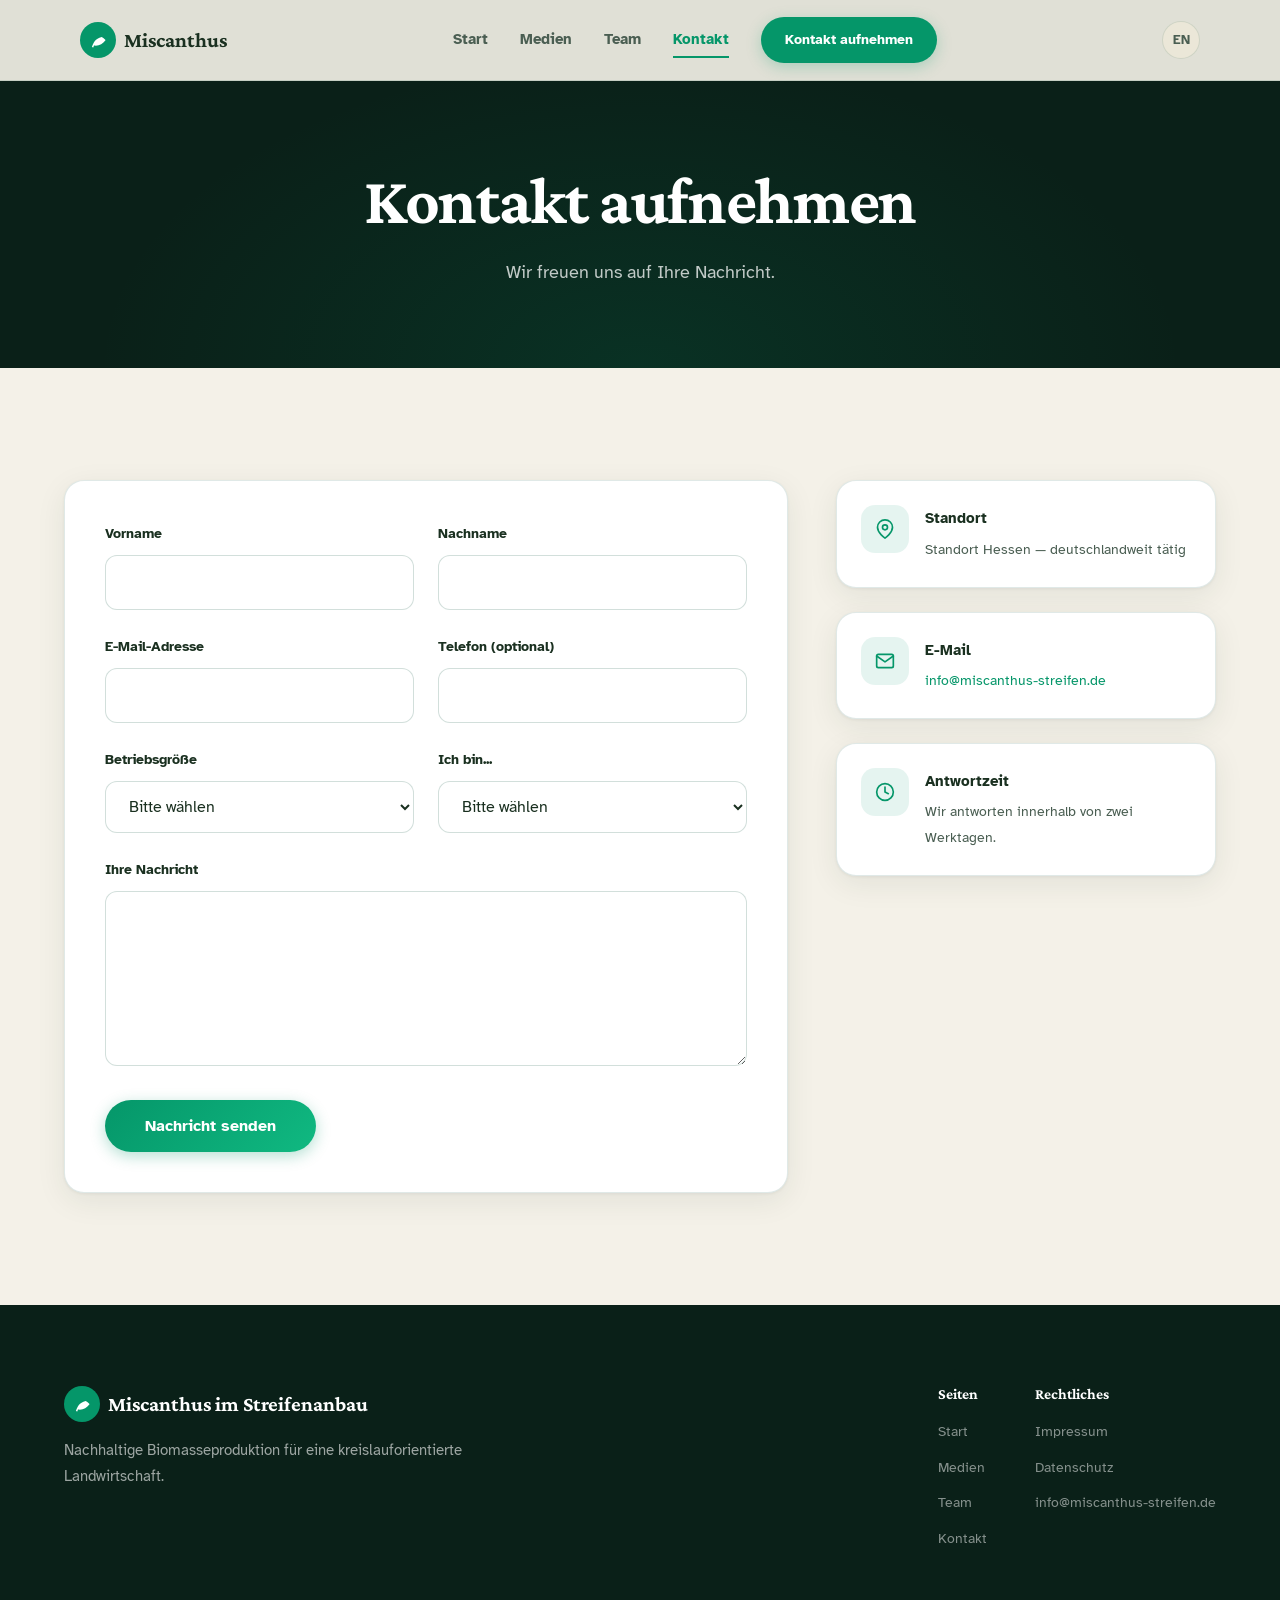
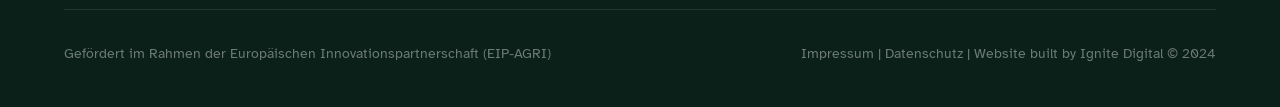
==== commit f0f8d6b0: "Fix mobile navbar: lang toggle + hamburger always visible Moved lang toggle and hamburger into .navb" ====
--- a/contact.html
+++ b/contact.html
@@ -32,11 +32,13 @@
            data-de="Kontakt" data-en="Contact">Kontakt</a>
         <a href="contact.html" class="navbar__cta"
            data-de="Kontakt aufnehmen" data-en="Get in Touch">Kontakt aufnehmen</a>
+      </div>
+      <div class="navbar__actions">
         <button class="lang-toggle" id="langToggle" aria-label="Toggle language">EN</button>
-      </div>
-      <button class="navbar__hamburger" id="hamburger" aria-label="Menu">
-        <span></span><span></span><span></span>
-      </button>
+        <button class="navbar__hamburger" id="hamburger" aria-label="Menu">
+          <span></span><span></span><span></span>
+        </button>
+      </div>
     </div>
   </nav>
 
--- a/css/style.css
+++ b/css/style.css
@@ -118,7 +118,7 @@
 }
 
 .section {
-  padding: 6rem 0;
+  padding: 7rem 0;
 }
 
 .section--alt {
@@ -143,8 +143,10 @@
 .section__text {
   color: var(--text-muted);
   margin-bottom: 2.5rem;
-  font-size: 1.05rem;
+  font-size: 1.1rem;
   line-height: 1.85;
+  margin-left: auto;
+  margin-right: auto;
 }
 
 .text-center {
@@ -160,18 +162,52 @@
 /* ── Scroll Reveal ─────────────────────────────────────────── */
 .reveal {
   opacity: 0;
-  transform: translateY(30px) scale(0.98);
-  transition: opacity 0.7s ease, transform 0.7s ease;
+  transform: translateY(24px);
+  transition: opacity 0.6s cubic-bezier(0.25, 0.1, 0.25, 1), transform 0.6s cubic-bezier(0.25, 0.1, 0.25, 1);
+  will-change: opacity, transform;
 }
 
 .reveal.revealed {
   opacity: 1;
-  transform: translateY(0) scale(1);
+  transform: translateY(0);
 }
 
 .reveal[data-delay="1"] { transition-delay: 0.1s; }
 .reveal[data-delay="2"] { transition-delay: 0.2s; }
 .reveal[data-delay="3"] { transition-delay: 0.3s; }
+
+/* ── Content Layout ────────────────────────────────────────── */
+.section--centered {
+  text-align: center;
+}
+
+.section--centered .section__text {
+  max-width: 600px;
+}
+
+.section__image {
+  margin-top: 2.5rem;
+  border-radius: var(--radius);
+  overflow: hidden;
+  background: var(--bg-alt);
+  border: 1px solid var(--border);
+}
+
+.section__image img {
+  width: 100%;
+  height: auto;
+  display: block;
+}
+
+.section__image--placeholder {
+  height: 300px;
+  display: flex;
+  align-items: center;
+  justify-content: center;
+  color: var(--text-dim);
+  font-size: 0.9rem;
+  gap: 0.5rem;
+}
 
 /* ── Navigation ────────────────────────────────────────────── */
 .navbar {
@@ -340,7 +376,13 @@
   border-color: var(--primary);
 }
 
-/* Mobile menu toggle */
+/* Navbar actions (lang toggle always visible, hamburger on mobile) */
+.navbar__actions {
+  display: flex;
+  align-items: center;
+  gap: 0.75rem;
+}
+
 .navbar__hamburger {
   display: none;
   flex-direction: column;
@@ -1448,7 +1490,7 @@
   }
 
   .section {
-    padding: 4rem 0;
+    padding: 5rem 0;
   }
 
   .hero {
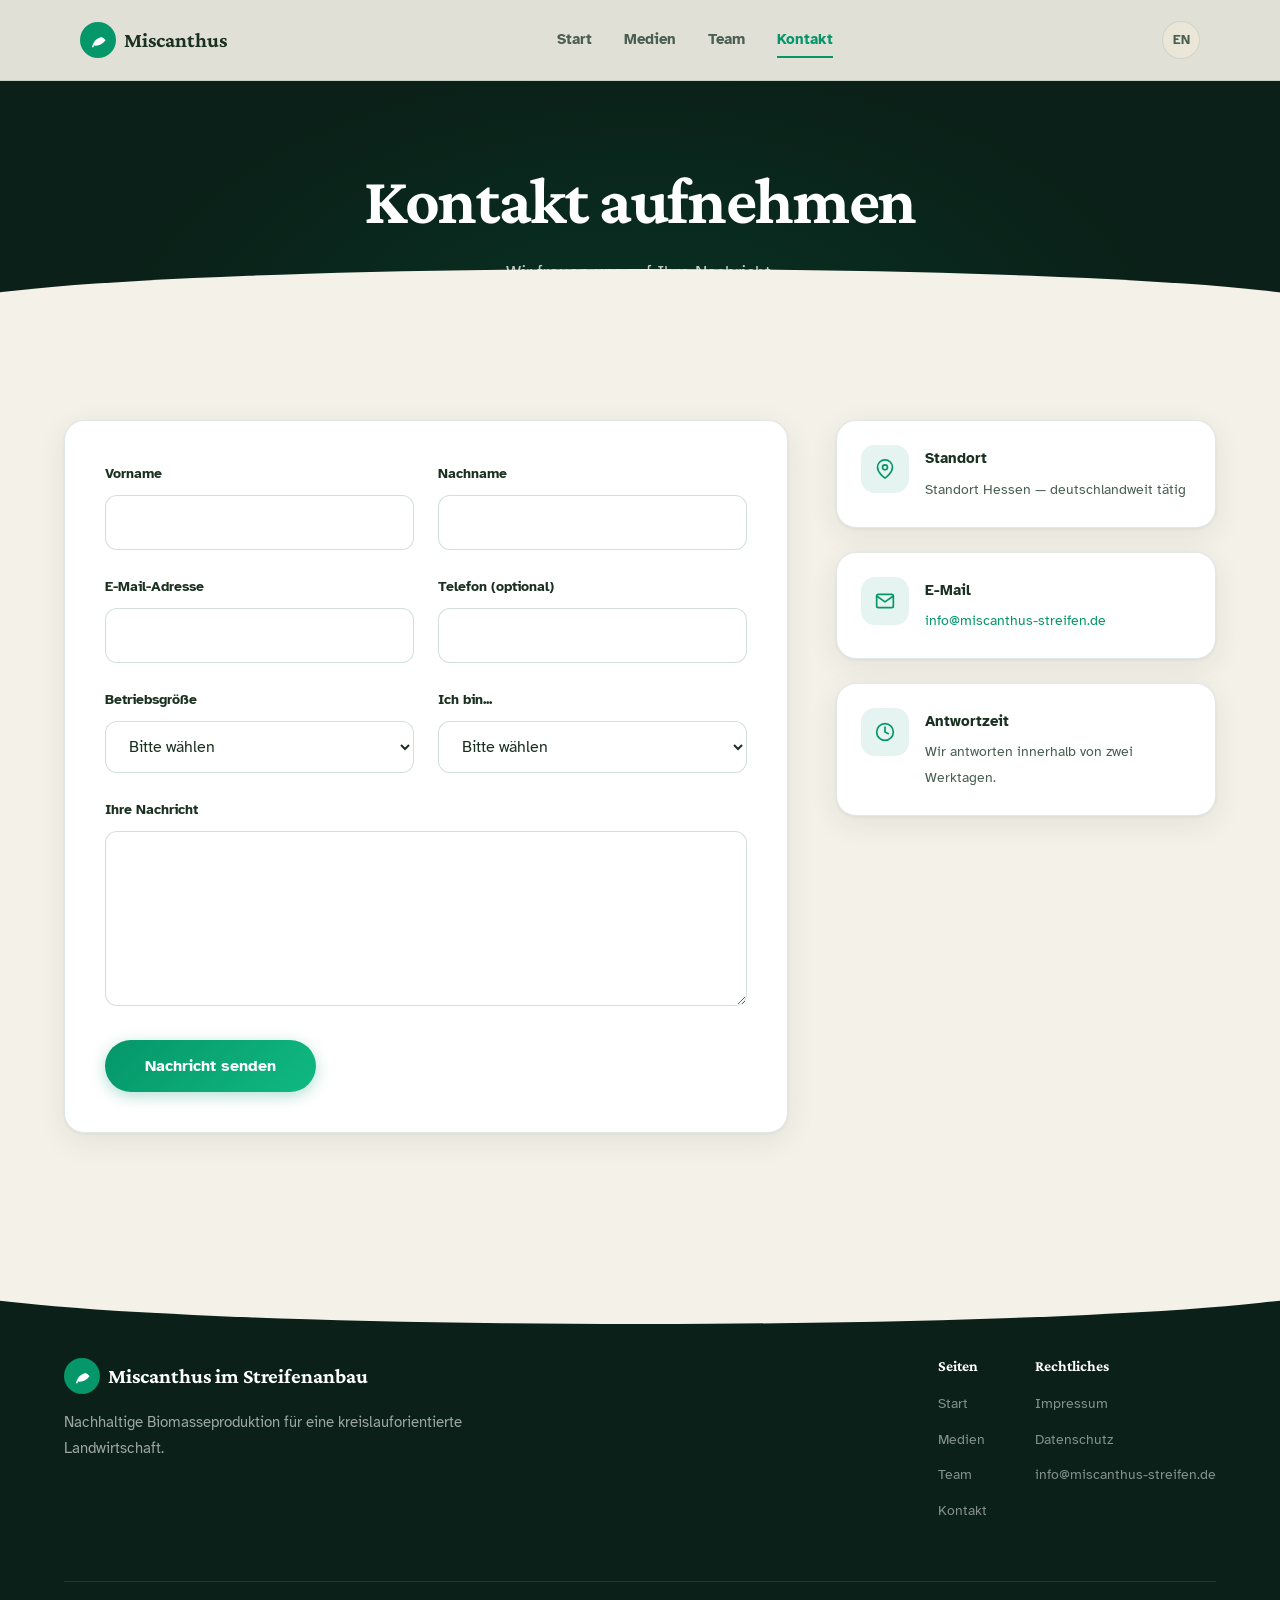
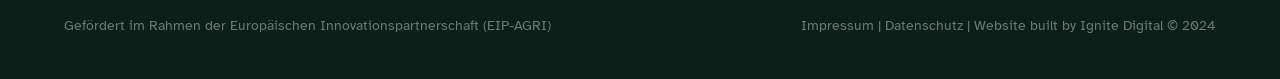
==== commit 180826e4: "Fix footer curve, remove navbar CTA, consistent layout across all pages Footer curve: - Fixed concav" ====
--- a/contact.html
+++ b/contact.html
@@ -30,8 +30,7 @@
            data-de="Team" data-en="Team">Team</a>
         <a href="contact.html" class="navbar__link navbar__link--active"
            data-de="Kontakt" data-en="Contact">Kontakt</a>
-        <a href="contact.html" class="navbar__cta"
-           data-de="Kontakt aufnehmen" data-en="Get in Touch">Kontakt aufnehmen</a>
+
       </div>
       <div class="navbar__actions">
         <button class="lang-toggle" id="langToggle" aria-label="Toggle language">EN</button>
--- a/css/style.css
+++ b/css/style.css
@@ -229,10 +229,10 @@
 }
 
 .navbar--on-hero {
-  background: rgba(26, 58, 92, 0.3);
+  background: rgba(20, 45, 70, 0.45);
   border-bottom-color: transparent;
-  backdrop-filter: blur(8px);
-  -webkit-backdrop-filter: blur(8px);
+  backdrop-filter: blur(10px);
+  -webkit-backdrop-filter: blur(10px);
 }
 
 .navbar--on-hero.scrolled {
@@ -365,9 +365,10 @@
 }
 
 .navbar--on-hero:not(.scrolled) .lang-toggle {
-  background: rgba(255, 255, 255, 0.1);
-  border-color: rgba(255, 255, 255, 0.2);
-  color: rgba(255, 255, 255, 0.85);
+  background: rgba(255, 255, 255, 0.25);
+  border-color: rgba(255, 255, 255, 0.4);
+  color: #fff;
+  font-size: 0.85rem;
 }
 
 .lang-toggle:hover {
@@ -396,7 +397,8 @@
 
 .navbar__hamburger span {
   display: block;
-  height: 2px;
+  height: 2.5px;
+  width: 100%;
   background: var(--text);
   border-radius: 2px;
   transition: all var(--transition);
@@ -404,6 +406,7 @@
 
 .navbar--on-hero:not(.scrolled) .navbar__hamburger span {
   background: #fff;
+  box-shadow: 0 1px 3px rgba(0, 0, 0, 0.3);
 }
 
 .navbar__hamburger.active span:nth-child(1) {
@@ -432,6 +435,21 @@
   padding-top: 80px;
   padding-top: calc(80px + env(safe-area-inset-top, 0px));
   overflow: hidden;
+  padding-bottom: 60px;
+  margin-bottom: -40px;
+  z-index: 2;
+}
+
+.hero::after {
+  content: '';
+  position: absolute;
+  bottom: -1px;
+  left: -5%;
+  width: 110%;
+  height: 80px;
+  background: var(--bg);
+  border-radius: 50% 50% 0 0;
+  z-index: 5;
 }
 
 .hero__canvas {
@@ -744,6 +762,21 @@
   padding: 10rem 0 5rem;
   text-align: center;
   position: relative;
+  padding-bottom: 60px;
+  margin-bottom: -40px;
+  z-index: 2;
+}
+
+.page-hero::after {
+  content: '';
+  position: absolute;
+  bottom: -1px;
+  left: -5%;
+  width: 110%;
+  height: 80px;
+  background: var(--bg);
+  border-radius: 50% 50% 0 0;
+  z-index: 5;
   overflow: hidden;
 }
 
@@ -1338,8 +1371,21 @@
 .footer {
   background: var(--hero-bg);
   color: rgba(255, 255, 255, 0.7);
-  padding: 5rem 0 2.5rem;
+  padding: 7rem 0 2.5rem;
   position: relative;
+  overflow: hidden;
+}
+
+.footer::before {
+  content: '';
+  position: absolute;
+  top: -1px;
+  left: -5%;
+  width: 110%;
+  height: 80px;
+  background: var(--bg);
+  border-radius: 0 0 50% 50%;
+  z-index: 1;
 }
 
 
@@ -1493,6 +1539,7 @@
     padding: 5rem 0;
   }
 
+
   .hero {
     min-height: 90vh;
   }
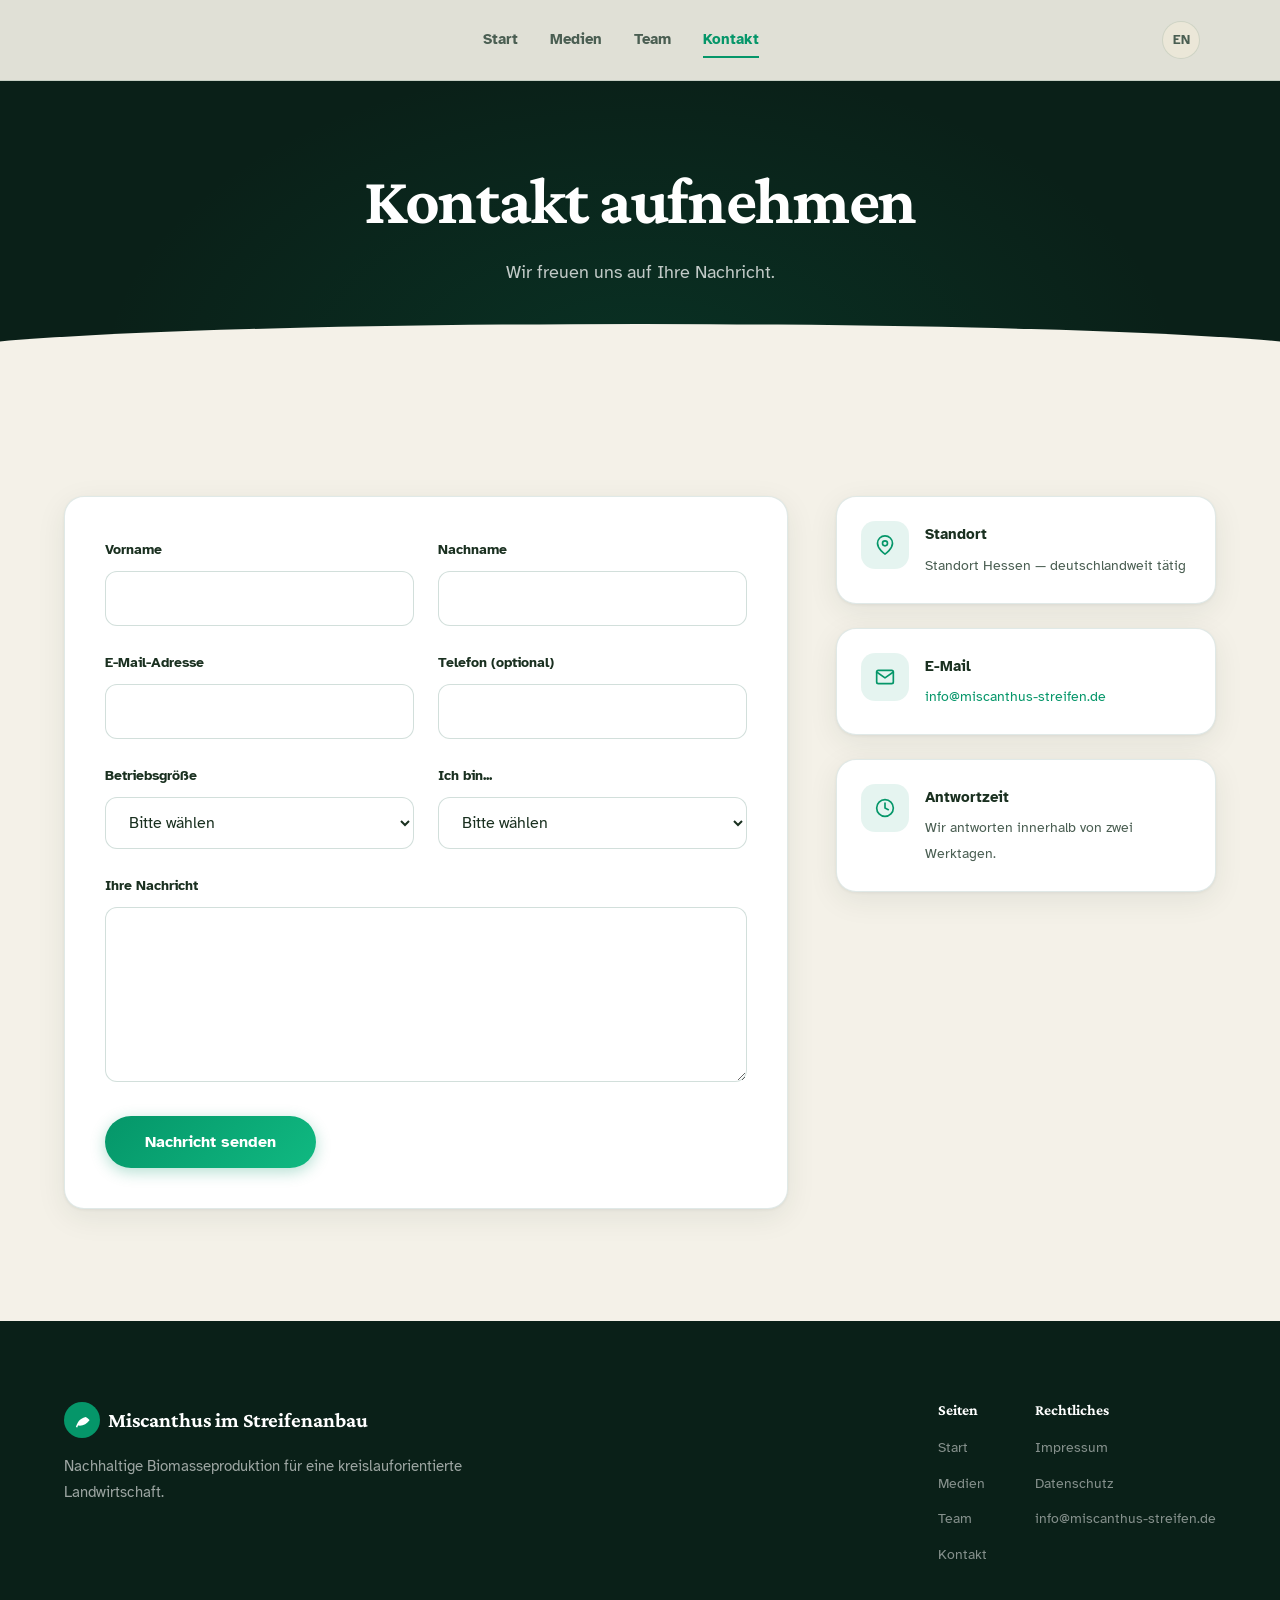
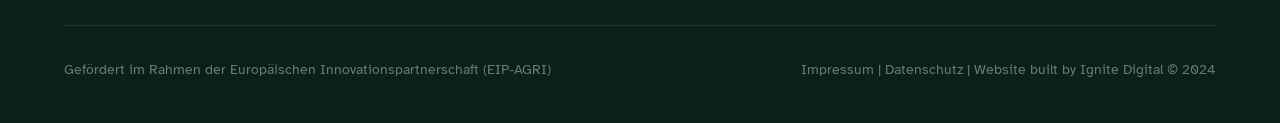
==== commit fd6d44ea: "Remove navbar logo/icon, remove team photo gradient border - Navbar: removed Miscanthus text and lea" ====
--- a/contact.html
+++ b/contact.html
@@ -17,10 +17,7 @@
   <!-- ── Navigation ──────────────────────────────────────── -->
   <nav class="navbar" id="navbar">
     <div class="navbar__inner">
-      <a href="index.html" class="navbar__logo">
-        <span class="navbar__logo-icon"><svg width="18" height="18" viewBox="0 0 24 24" fill="currentColor"><path d="M17 8C8 10 5.9 16.17 3.82 21.34l1.89.66.95-2.71c.79.14 1.61.21 2.44.21 5.05 0 9.77-2.54 12.6-6.7l.34-.5-.34-.5C20.38 10.18 18.77 8.83 17 8z"/></svg></span>
-        Miscanthus
-      </a>
+      <a href="index.html" class="navbar__logo" aria-label="Home"></a>
       <div class="navbar__links" id="navLinks">
         <a href="index.html" class="navbar__link"
            data-de="Start" data-en="Home">Start</a>
--- a/css/style.css
+++ b/css/style.css
@@ -191,11 +191,15 @@
   overflow: hidden;
   background: var(--bg-alt);
   border: 1px solid var(--border);
+  max-width: 800px;
+  margin-left: auto;
+  margin-right: auto;
 }
 
 .section__image img {
   width: 100%;
-  height: auto;
+  height: 420px;
+  object-fit: cover;
   display: block;
 }
 
@@ -435,21 +439,19 @@
   padding-top: 80px;
   padding-top: calc(80px + env(safe-area-inset-top, 0px));
   overflow: hidden;
-  padding-bottom: 60px;
-  margin-bottom: -40px;
   z-index: 2;
 }
 
 .hero::after {
   content: '';
   position: absolute;
-  bottom: -1px;
+  bottom: 0;
   left: -5%;
   width: 110%;
-  height: 80px;
+  height: 60px;
   background: var(--bg);
   border-radius: 50% 50% 0 0;
-  z-index: 5;
+  z-index: 6;
 }
 
 .hero__canvas {
@@ -577,11 +579,10 @@
   padding: 2.5rem;
   box-shadow: var(--shadow-card);
   transition: transform var(--transition), box-shadow var(--transition);
-  cursor: pointer;
 }
 
 .card:hover {
-  transform: translateY(-4px);
+  transform: translateY(-3px);
   box-shadow: var(--shadow-hover);
 }
 
@@ -608,11 +609,109 @@
   font-size: 0.95rem;
 }
 
+/* ── Flip Cards ────────────────────────────────────────────── */
+.flip-card {
+  perspective: 1000px;
+  cursor: pointer;
+}
+
+.flip-card__inner {
+  position: relative;
+  width: 100%;
+  transition: transform 0.7s cubic-bezier(0.4, 0, 0.2, 1);
+  transform-style: preserve-3d;
+  transform: rotateY(0deg);
+}
+
+.flip-card.flipped .flip-card__inner {
+  transform: rotateY(180deg);
+}
+
+.flip-card__front {
+  position: relative;
+  backface-visibility: hidden;
+  -webkit-backface-visibility: hidden;
+  z-index: 2;
+}
+
+.flip-card__front.card {
+  transform: none !important;
+}
+
+.flip-card__back {
+  position: absolute;
+  top: 0;
+  left: 0;
+  width: 100%;
+  height: 100%;
+  backface-visibility: hidden;
+  -webkit-backface-visibility: hidden;
+  transform: rotateY(180deg);
+  background: var(--card);
+  border: 1px solid var(--border);
+  border-radius: var(--radius);
+  overflow: hidden;
+  box-shadow: var(--shadow-card);
+}
+
+.flip-card__back img {
+  width: 100%;
+  height: 100%;
+  object-fit: cover;
+}
+
+.flip-card__back-placeholder {
+  width: 100%;
+  height: 100%;
+  display: flex;
+  align-items: center;
+  justify-content: center;
+  background: var(--bg-alt);
+  color: var(--text-dim);
+  font-size: 0.9rem;
+}
+
+.flip-card__hint {
+  display: block;
+  margin-top: 1.25rem;
+  font-size: 0.75rem;
+  color: var(--text-dim);
+  letter-spacing: 0.05em;
+}
+
+.flip-card:hover .flip-card__inner {
+  transform: rotateY(8deg);
+}
+
+.flip-card.flipped:hover .flip-card__inner {
+  transform: rotateY(172deg);
+}
+
 /* ── Grid Layouts ──────────────────────────────────────────── */
 .grid-3 {
   display: grid;
   grid-template-columns: repeat(3, 1fr);
   gap: 1.5rem;
+  align-items: stretch;
+}
+
+.grid-3 > .flip-card {
+  display: flex;
+}
+
+.grid-3 > .flip-card .flip-card__inner {
+  width: 100%;
+  display: flex;
+}
+
+.grid-3 > .flip-card .flip-card__front {
+  width: 100%;
+  display: flex;
+  flex-direction: column;
+}
+
+.grid-3 > .flip-card .card__text {
+  flex: 1;
 }
 
 .grid-2 {
@@ -637,7 +736,6 @@
   gap: 1.5rem;
   box-shadow: var(--shadow-card);
   transition: transform var(--transition), box-shadow var(--transition);
-  cursor: pointer;
 }
 
 .goal-card:hover {
@@ -666,56 +764,283 @@
   font-size: 0.95rem;
 }
 
-/* ── Steps / How It Works ──────────────────────────────────── */
-.steps {
-  display: grid;
-  grid-template-columns: repeat(3, 1fr);
-  gap: 2rem;
+/* ── Goals Sticky Scroll ───────────────────────────────────── */
+.goals-scroll {
+  height: 400vh;
   position: relative;
 }
 
-.steps::before {
-  content: '';
+.goals-scroll__sticky {
+  position: sticky;
+  top: 0;
+  height: 100vh;
+  display: flex;
+  flex-direction: column;
+  align-items: center;
+  justify-content: center;
+  padding: 2rem 1.5rem;
+  overflow: hidden;
+  background: var(--bg);
+}
+
+.goals-scroll__header {
+  text-align: center;
+  margin-bottom: 1.5rem;
+  position: relative;
+  z-index: 2;
+}
+
+.goals-scroll__header .section__heading {
+  margin-bottom: 0;
+}
+
+.goals-scroll__counter {
+  display: flex;
+  align-items: baseline;
+  gap: 0.25rem;
+  margin-bottom: 2rem;
+  position: relative;
+  z-index: 2;
+}
+
+.goals-scroll__current {
+  font-family: var(--font-heading);
+  font-size: 1.5rem;
+  font-weight: 700;
+  color: var(--primary);
+}
+
+.goals-scroll__total {
+  font-family: var(--font-body);
+  font-size: 1rem;
+  color: var(--text-dim);
+}
+
+.goals-scroll__bg-number {
   position: absolute;
-  top: 36px;
-  left: calc(16.666% + 36px);
-  right: calc(16.666% + 36px);
-  height: 2px;
+  font-family: var(--font-heading);
+  font-size: clamp(15rem, 30vw, 25rem);
+  font-weight: 700;
+  color: var(--primary);
+  opacity: 0.04;
+  z-index: 0;
+  line-height: 1;
+  transition: opacity 0.3s ease;
+  pointer-events: none;
+}
+
+.goals-scroll__progress {
+  width: 200px;
+  height: 3px;
   background: var(--border);
-  z-index: 0;
-}
-
-.step {
+  border-radius: 3px;
+  margin-bottom: 2.5rem;
+  overflow: hidden;
+  position: relative;
+  z-index: 2;
+}
+
+.goals-scroll__progress-bar {
+  height: 100%;
+  width: 16.66%;
+  background: var(--gradient-primary);
+  border-radius: 3px;
+  transition: width 0.4s cubic-bezier(0.4, 0, 0.2, 1);
+}
+
+.goals-scroll__card-area {
+  position: relative;
+  max-width: 600px;
+  width: 100%;
+  min-height: 140px;
+  z-index: 2;
+}
+
+.goals-scroll__card {
+  position: absolute;
+  top: 0;
+  left: 0;
+  width: 100%;
+  background: var(--card);
+  border-radius: var(--radius);
+  border: 1px solid var(--border);
+  padding: 2.5rem;
+  box-shadow: var(--shadow-card);
   text-align: center;
+  opacity: 0;
+  transform: translateY(30px) scale(0.95);
+  transition: opacity 0.4s ease, transform 0.4s ease;
+  pointer-events: none;
+}
+
+.goals-scroll__card.active {
+  opacity: 1;
+  transform: translateY(0) scale(1);
+  pointer-events: auto;
+}
+
+.goals-scroll__card p {
+  font-size: 1.1rem;
+  line-height: 1.8;
+  color: var(--text-muted);
+  max-width: none;
+  margin: 0 auto;
+}
+
+/* ── Step Slider ───────────────────────────────────────────── */
+.step-slider {
+  max-width: 650px;
+  margin: 0 auto;
+}
+
+.step-slider__indicators {
+  display: flex;
+  align-items: center;
+  justify-content: center;
+  gap: 0;
+  margin-bottom: 2.5rem;
+}
+
+.step-slider__dot {
+  width: 52px;
+  height: 52px;
+  border-radius: 50%;
+  background: var(--bg-alt);
+  border: 2px solid var(--border);
+  font-family: var(--font-heading);
+  font-size: 1.2rem;
+  font-weight: 700;
+  color: var(--text-dim);
+  cursor: pointer;
+  transition: all 0.3s ease;
+  flex-shrink: 0;
   position: relative;
-}
-
-.step__number {
-  width: 72px;
-  height: 72px;
+  z-index: 2;
+}
+
+.step-slider__dot.active {
+  background: var(--gradient-primary);
+  border-color: var(--primary);
+  color: #fff;
+  box-shadow: 0 4px 15px rgba(5, 150, 105, 0.3);
+  transform: scale(1.15);
+}
+
+.step-slider__dot.done {
+  background: var(--primary);
+  border-color: var(--primary);
+  color: #fff;
+}
+
+.step-slider__line {
+  width: 80px;
+  height: 3px;
+  background: var(--border);
+  border-radius: 3px;
+  overflow: hidden;
+  flex-shrink: 0;
+}
+
+.step-slider__line-fill {
+  height: 100%;
+  width: 0%;
+  background: var(--primary);
+  border-radius: 3px;
+  transition: width 0.4s ease;
+}
+
+.step-slider__content {
+  position: relative;
+  min-height: 180px;
+  margin-bottom: 2rem;
+}
+
+.step-slider__card {
+  position: absolute;
+  top: 0;
+  left: 0;
+  width: 100%;
+  background: var(--card);
+  border-radius: var(--radius);
+  border: 1px solid var(--border);
+  padding: 2.5rem;
+  box-shadow: var(--shadow-card);
+  text-align: center;
+  opacity: 0;
+  transform: translateX(40px);
+  transition: opacity 0.4s ease, transform 0.4s ease;
+  pointer-events: none;
+}
+
+.step-slider__card.active {
+  opacity: 1;
+  transform: translateX(0);
+  pointer-events: auto;
+  position: relative;
+}
+
+.step-slider__card.exit-left {
+  transform: translateX(-40px);
+  opacity: 0;
+}
+
+.step-slider__card h3 {
+  font-size: 1.4rem;
+  margin-bottom: 1rem;
+}
+
+.step-slider__card p {
+  color: var(--text-muted);
+  font-size: 1.05rem;
+  line-height: 1.8;
+  max-width: none;
+}
+
+.step-slider__nav {
+  display: flex;
+  align-items: center;
+  justify-content: center;
+  gap: 1.5rem;
+}
+
+.step-slider__arrow {
+  width: 44px;
+  height: 44px;
   border-radius: 50%;
-  background: var(--gradient-primary);
-  color: #fff;
+  background: var(--card);
+  border: 1px solid var(--border);
+  display: flex;
+  align-items: center;
+  justify-content: center;
+  cursor: pointer;
+  color: var(--text);
+  transition: all 0.2s ease;
+  box-shadow: var(--shadow-card);
+}
+
+.step-slider__arrow:hover:not(:disabled) {
+  background: var(--primary);
+  color: #fff;
+  border-color: var(--primary);
+}
+
+.step-slider__arrow:disabled {
+  opacity: 0.3;
+  cursor: default;
+}
+
+.step-slider__label {
+  font-size: 0.85rem;
+  color: var(--text-dim);
+  text-transform: uppercase;
+  letter-spacing: 0.1em;
+}
+
+.step-slider__count {
   font-family: var(--font-heading);
-  font-size: 1.6rem;
-  font-weight: 700;
-  display: flex;
-  align-items: center;
-  justify-content: center;
-  margin: 0 auto 1.25rem;
-  box-shadow: 0 4px 20px rgba(5, 150, 105, 0.3);
-  position: relative;
-  z-index: 1;
-}
-
-.step__title {
-  margin-bottom: 0.75rem;
-}
-
-.step__text {
-  color: var(--text-muted);
-  font-size: 0.95rem;
-  margin: 0 auto;
+  font-size: 1.1rem;
+  font-weight: 700;
+  color: var(--text);
 }
 
 /* ── Stats ─────────────────────────────────────────────────── */
@@ -759,25 +1084,23 @@
 .page-hero {
   background: var(--hero-bg);
   color: #fff;
-  padding: 10rem 0 5rem;
+  padding: 10rem 0 6rem;
   text-align: center;
   position: relative;
-  padding-bottom: 60px;
-  margin-bottom: -40px;
+  overflow: hidden;
   z-index: 2;
 }
 
 .page-hero::after {
   content: '';
   position: absolute;
-  bottom: -1px;
+  bottom: 0;
   left: -5%;
   width: 110%;
-  height: 80px;
+  height: 60px;
   background: var(--bg);
   border-radius: 50% 50% 0 0;
   z-index: 5;
-  overflow: hidden;
 }
 
 .page-hero::before {
@@ -1031,7 +1354,6 @@
   padding: 2rem 2.25rem;
   box-shadow: var(--shadow-card);
   transition: transform var(--transition), box-shadow var(--transition);
-  cursor: pointer;
 }
 
 .update-card:hover {
@@ -1078,7 +1400,7 @@
 }
 
 .team-photo {
-  max-width: 700px;
+  max-width: 600px;
   margin: 2rem auto;
   border-radius: var(--radius);
   overflow: hidden;
@@ -1087,14 +1409,6 @@
   position: relative;
 }
 
-.team-photo::before {
-  content: '';
-  position: absolute;
-  inset: -4px;
-  border-radius: calc(var(--radius) + 4px);
-  background: var(--gradient-primary);
-  z-index: -1;
-}
 
 .team-photo img {
   width: 100%;
@@ -1371,21 +1685,8 @@
 .footer {
   background: var(--hero-bg);
   color: rgba(255, 255, 255, 0.7);
-  padding: 7rem 0 2.5rem;
+  padding: 5rem 0 2.5rem;
   position: relative;
-  overflow: hidden;
-}
-
-.footer::before {
-  content: '';
-  position: absolute;
-  top: -1px;
-  left: -5%;
-  width: 110%;
-  height: 80px;
-  background: var(--bg);
-  border-radius: 0 0 50% 50%;
-  z-index: 1;
 }
 
 
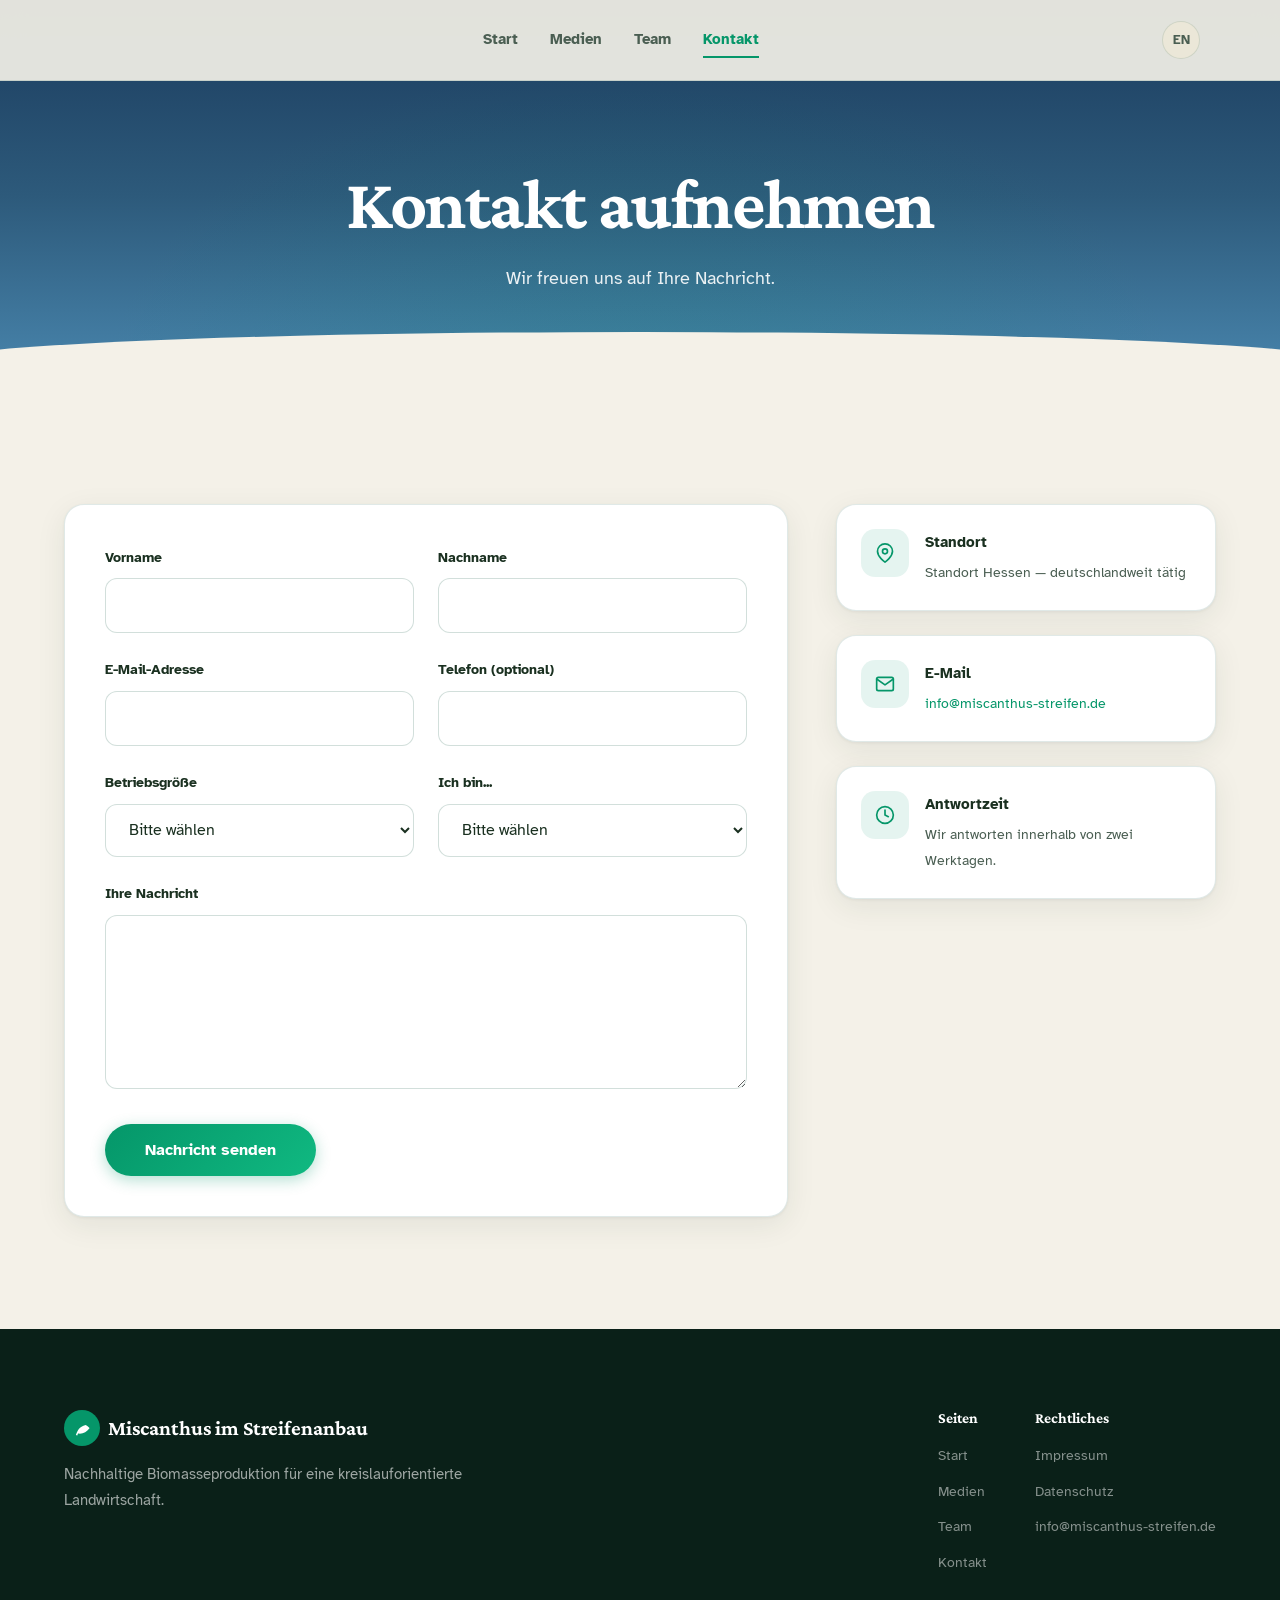
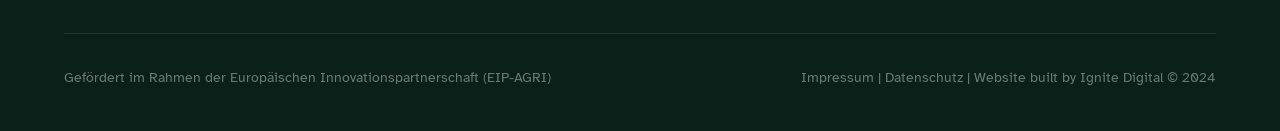
==== commit 2bed087c: "Clean up URLs: rename gallery.html to medien.html - gallery.html renamed to medien.html (matches nav" ====
--- a/contact.html
+++ b/contact.html
@@ -21,7 +21,7 @@
       <div class="navbar__links" id="navLinks">
         <a href="index.html" class="navbar__link"
            data-de="Start" data-en="Home">Start</a>
-        <a href="gallery.html" class="navbar__link"
+        <a href="medien.html" class="navbar__link"
            data-de="Medien" data-en="Media">Medien</a>
         <a href="team.html" class="navbar__link"
            data-de="Team" data-en="Team">Team</a>
@@ -175,7 +175,7 @@
           <div class="footer__nav-group">
             <h4 data-de="Seiten" data-en="Pages">Seiten</h4>
             <a href="index.html" data-de="Start" data-en="Home">Start</a>
-            <a href="gallery.html" data-de="Medien" data-en="Media">Medien</a>
+            <a href="medien.html" data-de="Medien" data-en="Media">Medien</a>
             <a href="team.html" data-de="Team" data-en="Team">Team</a>
             <a href="contact.html" data-de="Kontakt" data-en="Contact">Kontakt</a>
           </div>
--- a/css/style.css
+++ b/css/style.css
@@ -49,7 +49,7 @@
 
 body {
   font-family: var(--font-body);
-  font-size: 1rem;
+  font-size: 1.1rem;
   line-height: 1.8;
   color: var(--text);
   background: var(--bg);
@@ -81,17 +81,17 @@
 }
 
 h1 {
-  font-size: clamp(2.8rem, 6vw, 4.2rem);
+  font-size: clamp(3rem, 6.5vw, 4.5rem);
   letter-spacing: -0.02em;
 }
 
 h2 {
-  font-size: clamp(2rem, 4.5vw, 3rem);
+  font-size: clamp(2.2rem, 5vw, 3.4rem);
   letter-spacing: -0.01em;
 }
 
 h3 {
-  font-size: clamp(1.3rem, 2.5vw, 1.6rem);
+  font-size: clamp(1.4rem, 2.5vw, 1.8rem);
 }
 
 p {
@@ -143,7 +143,7 @@
 .section__text {
   color: var(--text-muted);
   margin-bottom: 2.5rem;
-  font-size: 1.1rem;
+  font-size: 1.15rem;
   line-height: 1.85;
   margin-left: auto;
   margin-right: auto;
@@ -186,19 +186,19 @@
 }
 
 .section__image {
-  margin-top: 2.5rem;
+  margin-top: 3rem;
   border-radius: var(--radius);
   overflow: hidden;
   background: var(--bg-alt);
   border: 1px solid var(--border);
-  max-width: 800px;
+  max-width: 900px;
   margin-left: auto;
   margin-right: auto;
 }
 
 .section__image img {
   width: 100%;
-  height: 420px;
+  height: 480px;
   object-fit: cover;
   display: block;
 }
@@ -484,16 +484,18 @@
 
 .hero__label {
   display: inline-block;
-  font-size: 0.85rem;
+  font-size: 1rem;
   font-weight: 700;
   letter-spacing: 0.15em;
   text-transform: uppercase;
-  color: var(--secondary);
-  background: rgba(16, 185, 129, 0.12);
+  color: #fff;
+  background: rgba(255, 255, 255, 0.15);
   margin-bottom: 1.5rem;
-  padding: 0.5rem 1.2rem;
-  border: 1px solid rgba(16, 185, 129, 0.3);
+  padding: 0.6rem 1.5rem;
+  border: 1px solid rgba(255, 255, 255, 0.3);
   border-radius: 50px;
+  backdrop-filter: blur(8px);
+  -webkit-backdrop-filter: blur(8px);
 }
 
 .hero h1 {
@@ -504,7 +506,7 @@
 }
 
 .hero__subtitle {
-  font-size: clamp(1.05rem, 2vw, 1.25rem);
+  font-size: clamp(1.15rem, 2.2vw, 1.35rem);
   color: rgba(255, 255, 255, 0.92);
   line-height: 1.7;
   max-width: 650px;
@@ -1082,7 +1084,7 @@
 
 /* ── Page Hero (subpages) ──────────────────────────────────── */
 .page-hero {
-  background: var(--hero-bg);
+  background: linear-gradient(to bottom, #1a3a5c, #2d5a7b, #4a88b0);
   color: #fff;
   padding: 10rem 0 6rem;
   text-align: center;
@@ -1118,8 +1120,8 @@
 }
 
 .page-hero p {
-  color: rgba(255, 255, 255, 0.75);
-  font-size: 1.1rem;
+  color: rgba(255, 255, 255, 0.9);
+  font-size: 1.15rem;
   max-width: 600px;
   margin: 0 auto;
   position: relative;
@@ -1747,6 +1749,19 @@
 
 .footer__nav-group a:hover {
   color: var(--secondary);
+}
+
+.footer__funding {
+  padding: 2rem 0;
+  margin-bottom: 1.5rem;
+  text-align: center;
+}
+
+.footer__funding img {
+  max-width: 450px;
+  width: 100%;
+  opacity: 0.85;
+  filter: brightness(1.2);
 }
 
 .footer__bottom {
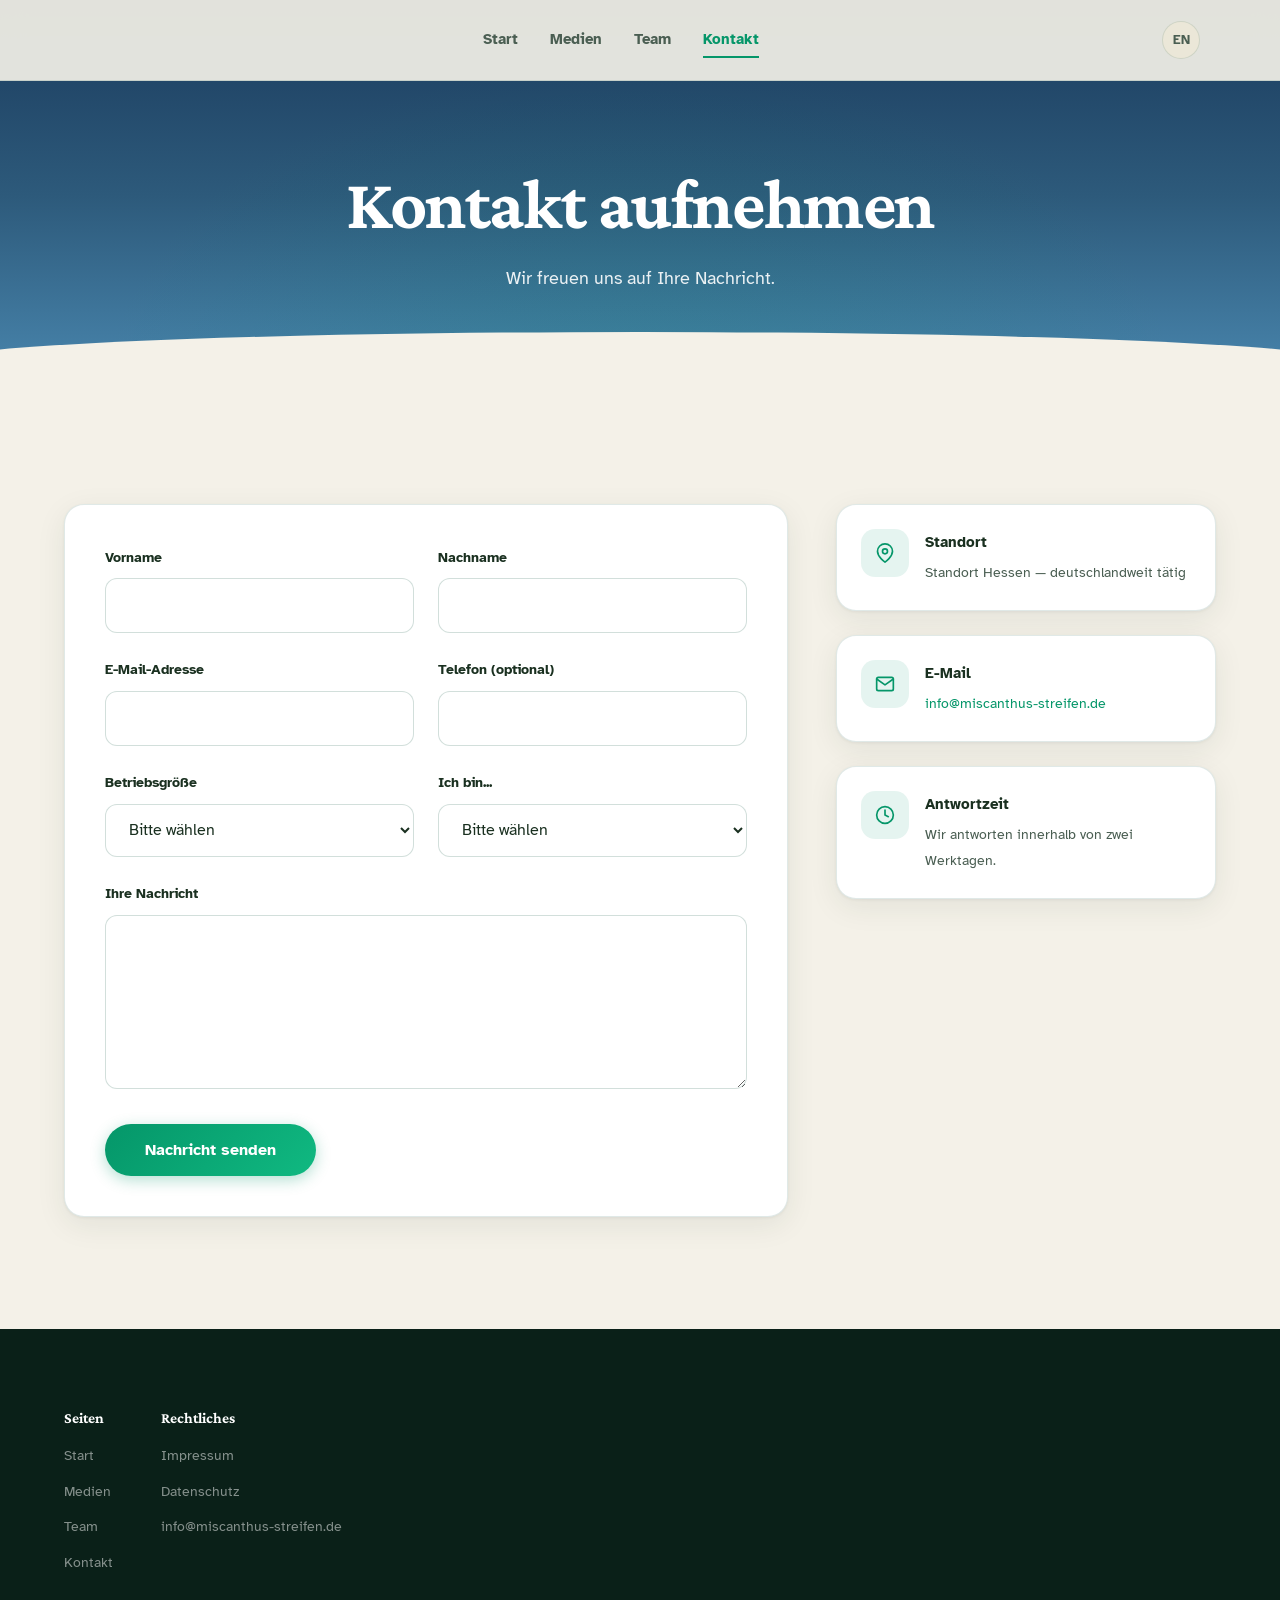
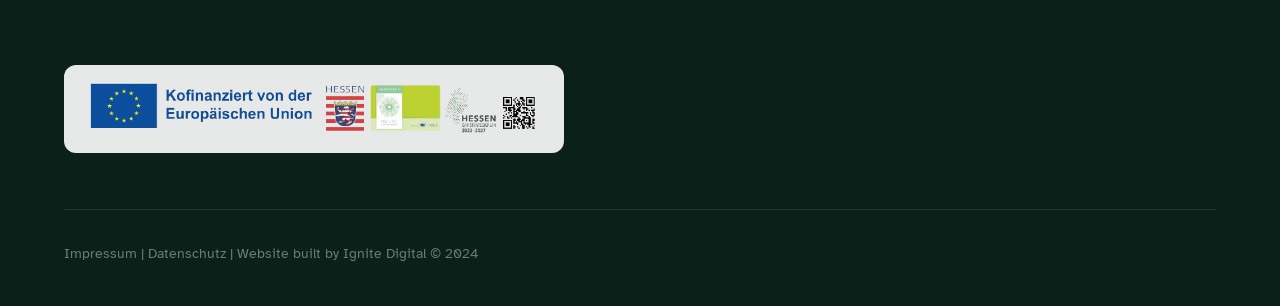
==== commit faa13000: "Consistent footer across all pages, EU banner more visible - Removed "Miscanthus im Streifenanbau" t" ====
--- a/contact.html
+++ b/contact.html
@@ -162,15 +162,6 @@
   <footer class="footer">
     <div class="footer__inner">
       <div class="footer__top">
-        <div class="footer__brand">
-          <div class="footer__logo">
-            <span class="navbar__logo-icon"><svg width="18" height="18" viewBox="0 0 24 24" fill="currentColor"><path d="M17 8C8 10 5.9 16.17 3.82 21.34l1.89.66.95-2.71c.79.14 1.61.21 2.44.21 5.05 0 9.77-2.54 12.6-6.7l.34-.5-.34-.5C20.38 10.18 18.77 8.83 17 8z"/></svg></span>
-            Miscanthus im Streifenanbau
-          </div>
-          <p class="footer__tagline"
-             data-de="Nachhaltige Biomasseproduktion für eine kreislauforientierte Landwirtschaft."
-             data-en="Sustainable biomass production for a circular economy in agriculture.">Nachhaltige Biomasseproduktion für eine kreislauforientierte Landwirtschaft.</p>
-        </div>
         <div class="footer__nav">
           <div class="footer__nav-group">
             <h4 data-de="Seiten" data-en="Pages">Seiten</h4>
@@ -187,9 +178,10 @@
           </div>
         </div>
       </div>
+      <div class="footer__funding">
+        <img src="images/eu-banner.webp" alt="Kofinanziert von der Europäischen Union, Land Hessen, EIP-AGRI, Hessen GAP Strategieplan 2023-2027">
+      </div>
       <div class="footer__bottom">
-        <span data-de="Gefördert im Rahmen der Europäischen Innovationspartnerschaft (EIP-AGRI)"
-              data-en="Supported under the European Innovation Partnership (EIP-AGRI)">Gefördert im Rahmen der Europäischen Innovationspartnerschaft (EIP-AGRI)</span>
         <span><a href="impressum.html" style="color:inherit;">Impressum</a> | <a href="datenschutz.html" style="color:inherit;" data-de="Datenschutz" data-en="Privacy">Datenschutz</a> | Website built by Ignite Digital &copy; 2024</span>
       </div>
     </div>
--- a/css/style.css
+++ b/css/style.css
@@ -1758,10 +1758,11 @@
 }
 
 .footer__funding img {
-  max-width: 450px;
+  max-width: 500px;
   width: 100%;
-  opacity: 0.85;
-  filter: brightness(1.2);
+  background: rgba(255, 255, 255, 0.9);
+  padding: 1rem 1.5rem;
+  border-radius: var(--radius-sm);
 }
 
 .footer__bottom {
